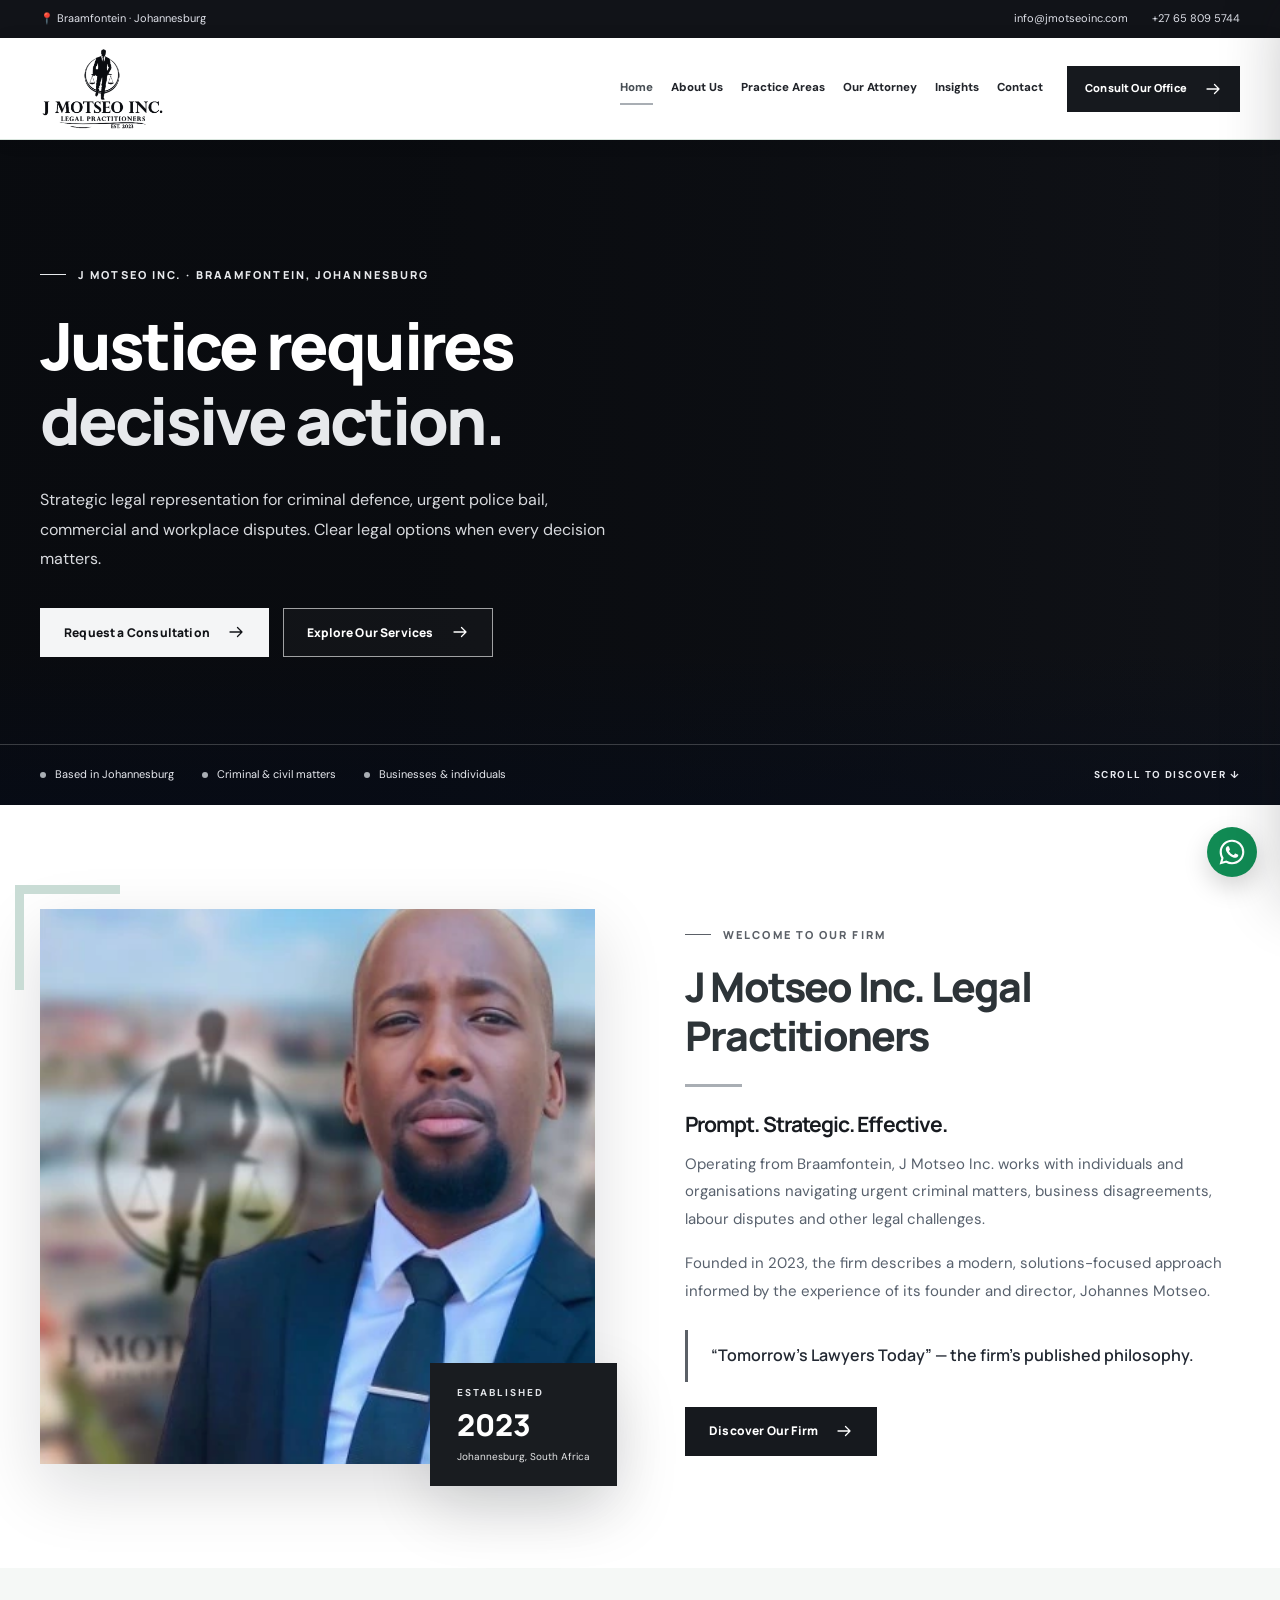
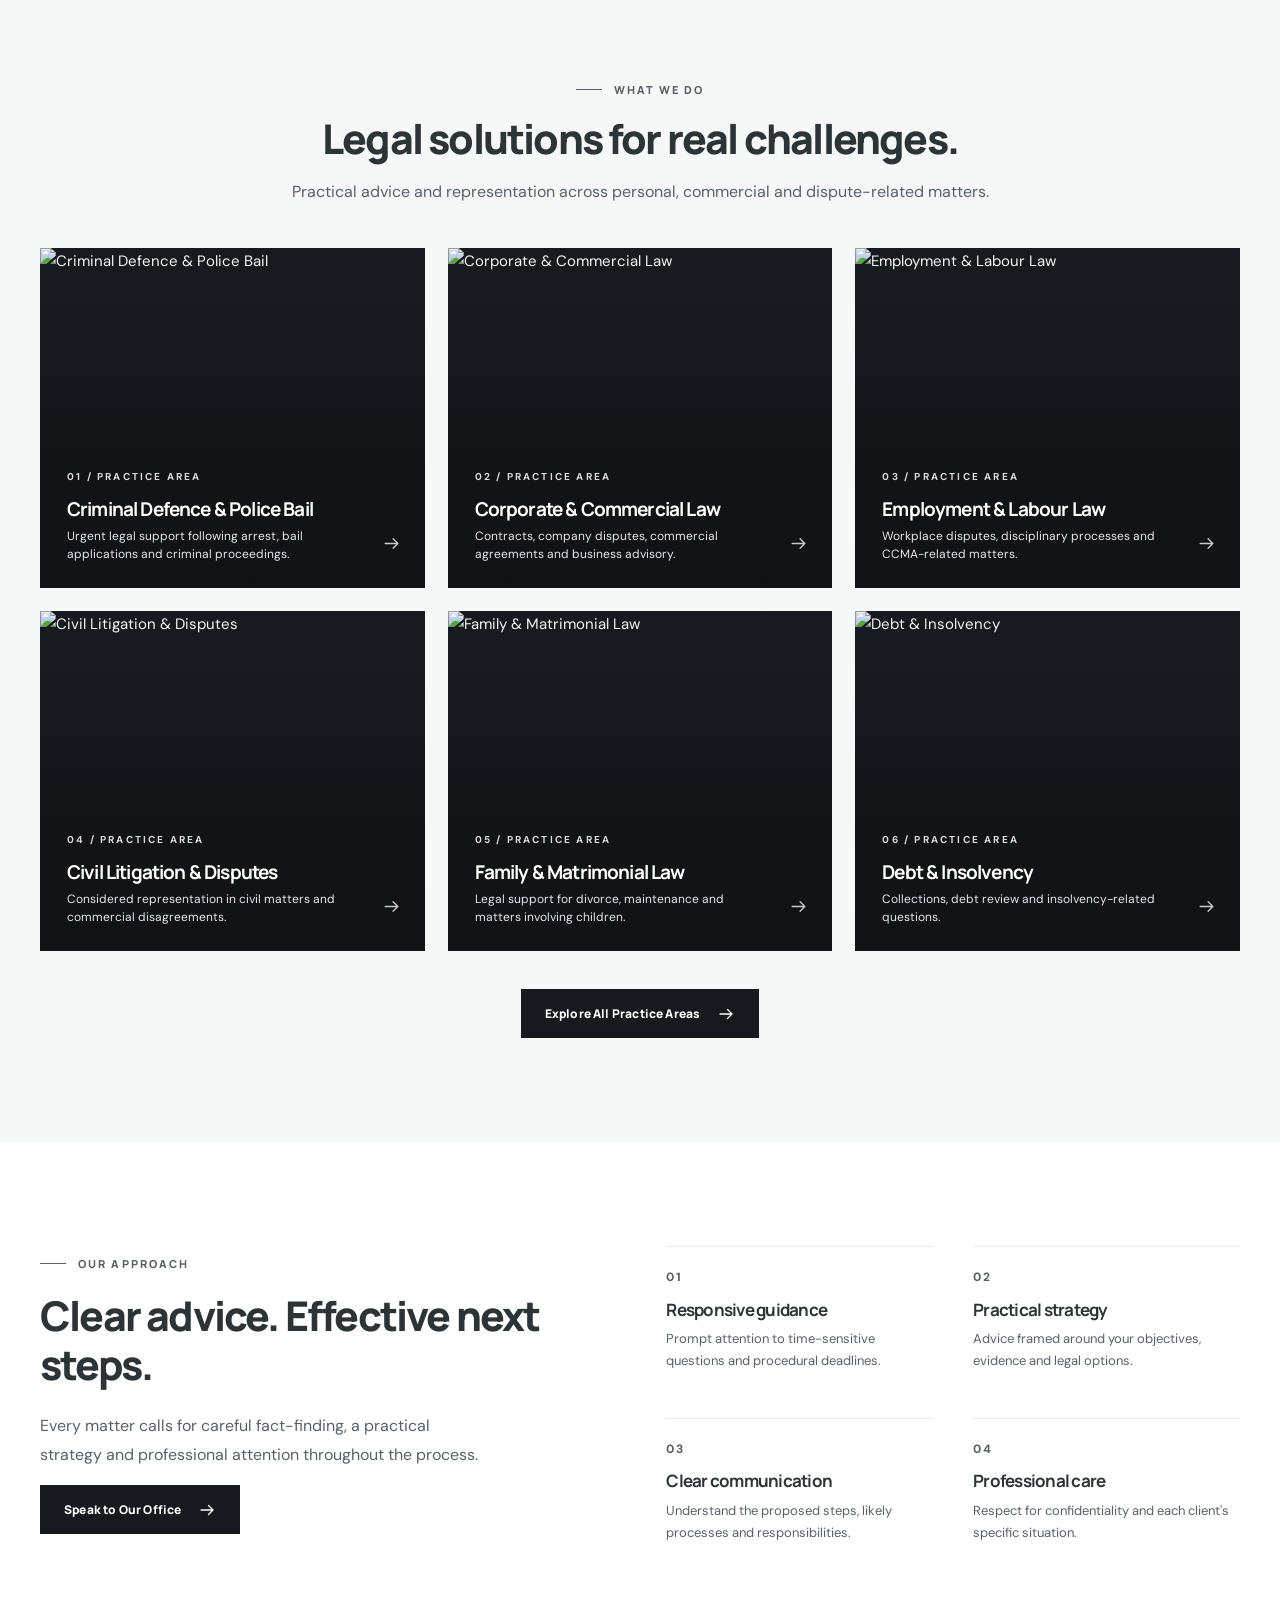
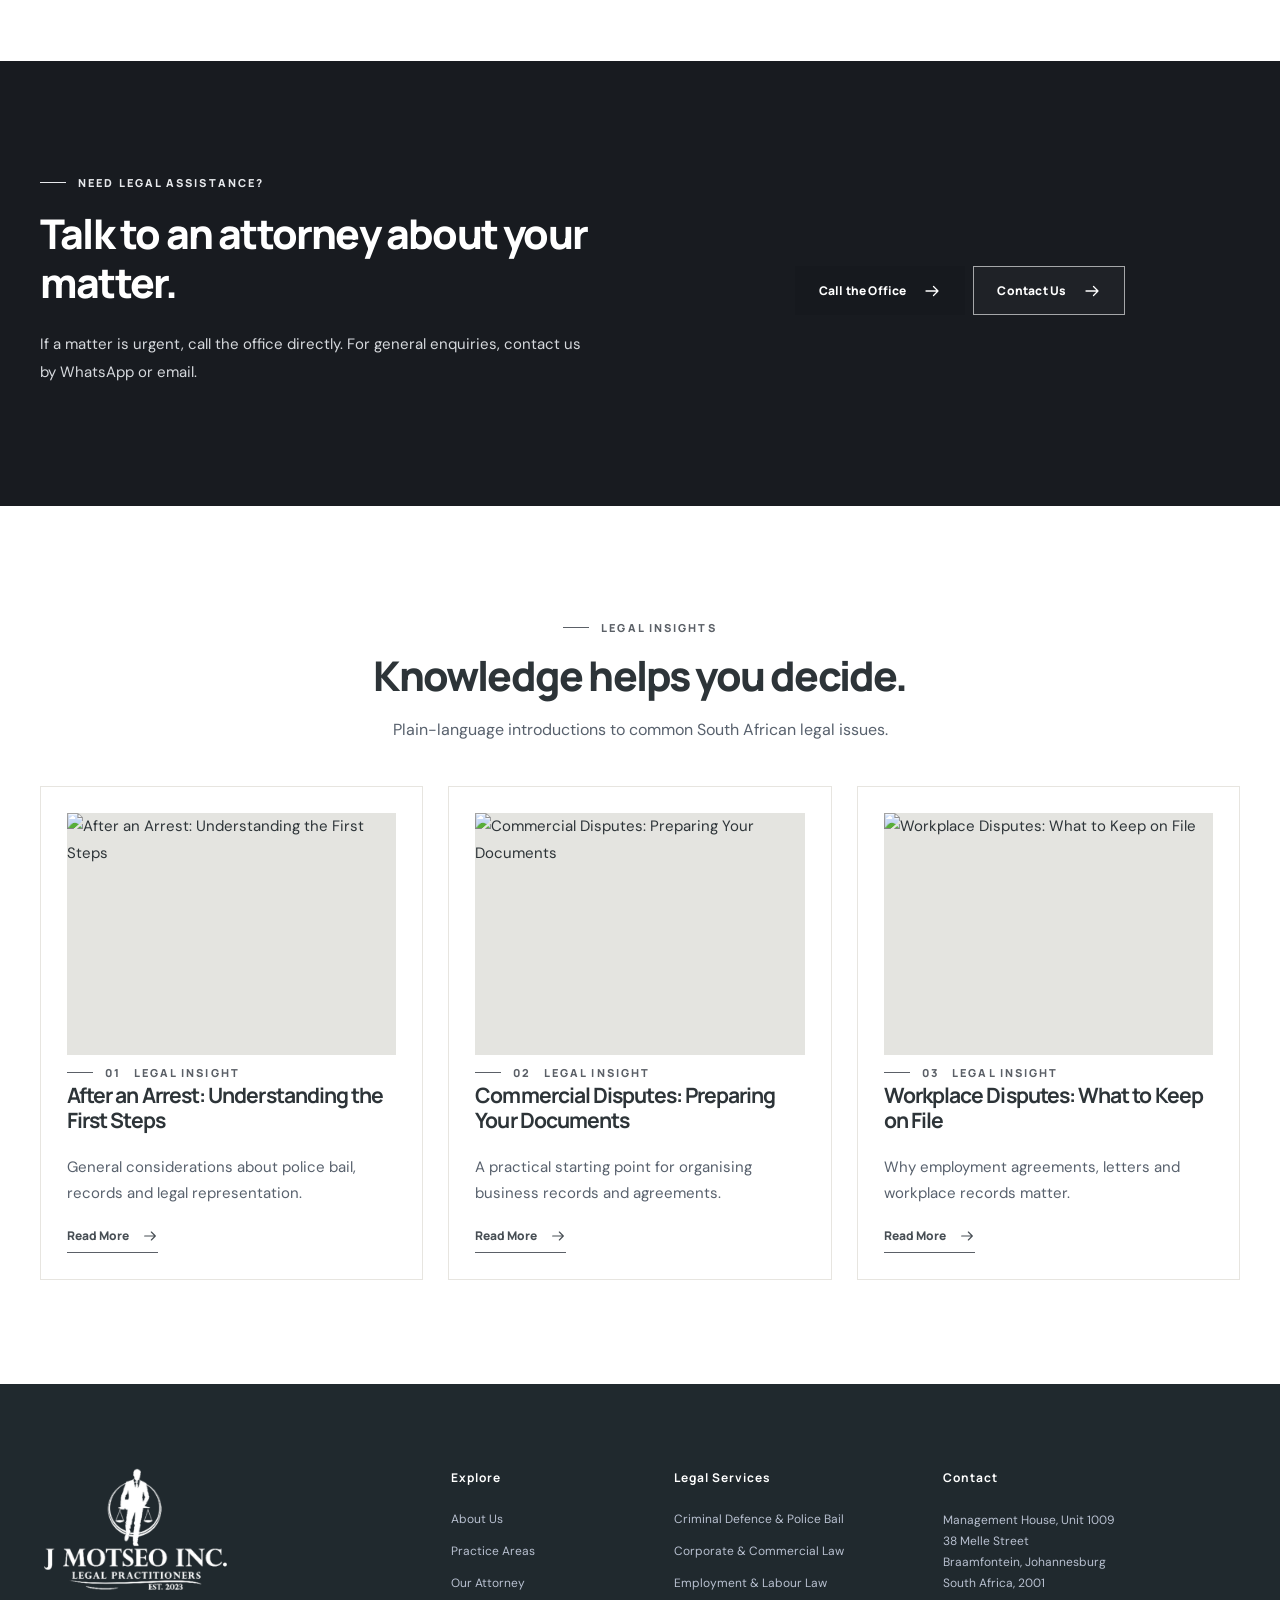
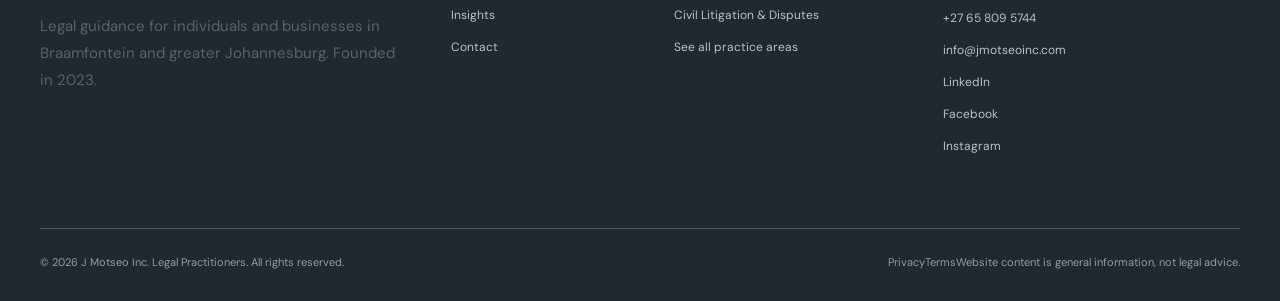
==== index.html @ dc89ab37 "Launch J Motseo Inc. Legal Practitioners website" ====
<!doctype html><html lang="en-ZA"><head><meta charset="utf-8"><meta name="viewport" content="width=device-width,initial-scale=1"><meta name="theme-color" content="#181b20"><meta name="color-scheme" content="light"><title>Johannesburg Attorneys | Criminal Defence &amp; Commercial Law | J Motseo Inc. Legal Practitioners</title><meta name="description" content="J Motseo Inc. Legal Practitioners in Braamfontein, Johannesburg. Criminal defence, police bail, commercial litigation, employment law and legal advice."><meta name="robots" content="index,follow,max-image-preview:large"><link rel="canonical" href="https://j-motseo-inc.vercel.app/"><link rel="icon" type="image/png" href="/assets/favicon.png"><link rel="preconnect" href="https://images.pexels.com"><link rel="preconnect" href="https://fonts.googleapis.com"><link rel="preconnect" href="https://fonts.gstatic.com" crossorigin><link rel="stylesheet" href="/assets/site.css"><script src="/assets/site.js" defer></script><meta property="og:type" content="website"><meta property="og:site_name" content="J Motseo Inc. Legal Practitioners"><meta property="og:title" content="Johannesburg Attorneys | Criminal Defence &amp; Commercial Law | J Motseo Inc. Legal Practitioners"><meta property="og:description" content="J Motseo Inc. Legal Practitioners in Braamfontein, Johannesburg. Criminal defence, police bail, commercial litigation, employment law and legal advice."><meta property="og:url" content="https://j-motseo-inc.vercel.app/"><meta property="og:image" content="https://j-motseo-inc.vercel.app/assets/social-preview.jpg"><meta name="twitter:card" content="summary_large_image"><script type="application/ld+json">{"@context":"https://schema.org","@type":"LegalService","name":"J Motseo Inc. Legal Practitioners","url":"https://j-motseo-inc.vercel.app","image":"https://j-motseo-inc.vercel.app/assets/logo-dark-4k.png","email":"info@jmotseoinc.com","telephone":"+27 65 809 5744","address":{"@type":"PostalAddress","streetAddress":"Unit 1009, Management House, 38 Melle Street","addressLocality":"Braamfontein, Johannesburg","addressRegion":"Gauteng","postalCode":"2001","addressCountry":"ZA"},"sameAs":["https://www.linkedin.com/company/j-motseo-inc/","https://www.facebook.com/profile.php?id=100090137373363","https://www.instagram.com/law_jmotseoinc"],"foundingDate":"2023","areaServed":"Johannesburg, South Africa"}</script></head>
<body><a class="skip-link" href="#main">Skip to content</a>
<div class="topbar"><div class="container topbar-inner"><span class="topbar-address">📍 Braamfontein · Johannesburg</span><div class="topbar-links"><a href="mailto:info@jmotseoinc.com">info@jmotseoinc.com</a><a href="tel:+27658095744">+27 65 809 5744</a></div></div></div>
<header class="nav-shell"><div class="container nav-inner"><a class="brand" href="/" aria-label="J Motseo Inc. Legal Practitioners homepage"><img src="/assets/logo-dark-4k.png" width="260" height="140" alt="J Motseo Inc. Legal Practitioners official logo"></a><nav class="nav-links" aria-label="Main navigation"><a class="nav-link active" href="/" aria-current=page>Home</a><a class="nav-link " href="/about/" >About Us</a><a class="nav-link " href="/practice-areas/" >Practice Areas</a><a class="nav-link " href="/managing-partner/" >Our Attorney</a><a class="nav-link " href="/insights/" >Insights</a><a class="nav-link " href="/contact/" >Contact</a></nav><a class="btn btn-gold nav-cta" href="/contact/">Consult Our Office <svg aria-hidden="true" xmlns="http://www.w3.org/2000/svg" width="18" height="18" viewBox="0 0 24 24" fill="none" stroke="currentColor" stroke-width="1.7" stroke-linecap="round" stroke-linejoin="round"><path d="M4 12h16m-6-6 6 6-6 6"/></svg></a><button type="button" class="menu-open" aria-label="Open navigation" aria-expanded="false" aria-controls="mobile-panel" data-mobile-open>☰</button></div></header>
<div class="mobile-backdrop" id="mobile-backdrop"></div><nav class="mobile-panel" id="mobile-panel" aria-label="Mobile navigation" aria-hidden="true" inert><div class="mobile-head"><img src="/assets/logo-dark-4k.png" alt="J Motseo Inc. logo"><button type="button" data-mobile-close aria-label="Close navigation">×</button></div><div class="mobile-links"><a href="/">Home</a><a href="/about/">About Us</a><a href="/practice-areas/">Practice Areas</a><a href="/managing-partner/">Our Attorney</a><a href="/insights/">Insights</a><a href="/contact/">Contact</a></div><a class="btn btn-gold mobile-cta" href="/contact/">Request a Consultation <svg aria-hidden="true" xmlns="http://www.w3.org/2000/svg" width="18" height="18" viewBox="0 0 24 24" fill="none" stroke="currentColor" stroke-width="1.7" stroke-linecap="round" stroke-linejoin="round"><path d="M4 12h16m-6-6 6 6-6 6"/></svg></a></nav>
<main id="main"><section class="hero" style="--hero-image:url('https://images.pexels.com/photos/5668806/pexels-photo-5668806.jpeg?auto=compress&cs=tinysrgb&w=1900')"><div class="container hero-inner"><div class="hero-copy"><span class="eyebrow eyebrow-light">J MOTSEO INC. · BRAAMFONTEIN, JOHANNESBURG</span><h1>Justice requires <em>decisive action.</em></h1><p>Strategic legal representation for criminal defence, urgent police bail, commercial and workplace disputes. Clear legal options when every decision matters.</p><div class="hero-actions"><a class="btn btn-gold" href="/contact/">Request a Consultation <svg aria-hidden="true" xmlns="http://www.w3.org/2000/svg" width="18" height="18" viewBox="0 0 24 24" fill="none" stroke="currentColor" stroke-width="1.7" stroke-linecap="round" stroke-linejoin="round"><path d="M4 12h16m-6-6 6 6-6 6"/></svg></a><a class="btn btn-outline" href="/practice-areas/">Explore Our Services <svg aria-hidden="true" xmlns="http://www.w3.org/2000/svg" width="18" height="18" viewBox="0 0 24 24" fill="none" stroke="currentColor" stroke-width="1.7" stroke-linecap="round" stroke-linejoin="round"><path d="M4 12h16m-6-6 6 6-6 6"/></svg></a></div></div></div><div class="hero-bottom"><div class="container hero-bottom-inner"><div class="hero-notes"><span>Based in Johannesburg</span><span>Criminal &amp; civil matters</span><span>Businesses &amp; individuals</span></div><span class="scroll-cue">SCROLL TO DISCOVER ↓</span></div></div></section><section class="section"><div class="container intro-grid"><div class="intro-picture"><img src="/assets/johannes-office.webp" alt="Provided portrait, provisionally identified as Johannes Motseo, seated in formal business attire" loading="lazy" width="399" height="554"><div class="picture-stamp"><small>ESTABLISHED</small><strong>2023</strong><span>Johannesburg, South Africa</span></div></div><div class="intro-copy"><span class="eyebrow">WELCOME TO OUR FIRM</span><h2>J Motseo Inc. Legal Practitioners</h2><div class="accent-line"></div><h3>Prompt. Strategic. Effective.</h3><p>Operating from Braamfontein, J Motseo Inc. works with individuals and organisations navigating urgent criminal matters, business disagreements, labour disputes and other legal challenges.</p><p>Founded in 2023, the firm describes a modern, solutions-focused approach informed by the experience of its founder and director, Johannes Motseo.</p><blockquote>“Tomorrow’s Lawyers Today” — the firm’s published philosophy.</blockquote><a class="btn btn-gold" href="/about/">Discover Our Firm <svg aria-hidden="true" xmlns="http://www.w3.org/2000/svg" width="18" height="18" viewBox="0 0 24 24" fill="none" stroke="currentColor" stroke-width="1.7" stroke-linecap="round" stroke-linejoin="round"><path d="M4 12h16m-6-6 6 6-6 6"/></svg></a></div></div></section><section class="section cream"><div class="container"><div class="section-heading centered"><span class="eyebrow">WHAT WE DO</span><h2>Legal solutions for real challenges.</h2><p>Practical advice and representation across personal, commercial and dispute-related matters.</p></div><div class="practice-grid"><a class="practice-card" href="/practice-areas/#criminal"><img src="https://images.pexels.com/photos/7841810/pexels-photo-7841810.jpeg?auto=compress&cs=tinysrgb&w=1100" alt="Criminal Defence &amp; Police Bail" width="1100" height="850" loading="lazy" decoding="async"><div class="practice-shade"></div><div class="practice-card-text"><span class="card-number">01 / PRACTICE AREA</span><h3>Criminal Defence &amp; Police Bail</h3><p>Urgent legal support following arrest, bail applications and criminal proceedings.</p></div><span class="card-arrow"><svg aria-hidden="true" xmlns="http://www.w3.org/2000/svg" width="18" height="18" viewBox="0 0 24 24" fill="none" stroke="currentColor" stroke-width="1.7" stroke-linecap="round" stroke-linejoin="round"><path d="M4 12h16m-6-6 6 6-6 6"/></svg></span></a><a class="practice-card" href="/practice-areas/#corporate"><img src="https://images.pexels.com/photos/7841489/pexels-photo-7841489.jpeg?auto=compress&cs=tinysrgb&w=1100" alt="Corporate &amp; Commercial Law" width="1100" height="850" loading="lazy" decoding="async"><div class="practice-shade"></div><div class="practice-card-text"><span class="card-number">02 / PRACTICE AREA</span><h3>Corporate &amp; Commercial Law</h3><p>Contracts, company disputes, commercial agreements and business advisory.</p></div><span class="card-arrow"><svg aria-hidden="true" xmlns="http://www.w3.org/2000/svg" width="18" height="18" viewBox="0 0 24 24" fill="none" stroke="currentColor" stroke-width="1.7" stroke-linecap="round" stroke-linejoin="round"><path d="M4 12h16m-6-6 6 6-6 6"/></svg></span></a><a class="practice-card" href="/practice-areas/#labour"><img src="https://images.pexels.com/photos/3894378/pexels-photo-3894378.jpeg?auto=compress&cs=tinysrgb&w=1100" alt="Employment &amp; Labour Law" width="1100" height="850" loading="lazy" decoding="async"><div class="practice-shade"></div><div class="practice-card-text"><span class="card-number">03 / PRACTICE AREA</span><h3>Employment &amp; Labour Law</h3><p>Workplace disputes, disciplinary processes and CCMA-related matters.</p></div><span class="card-arrow"><svg aria-hidden="true" xmlns="http://www.w3.org/2000/svg" width="18" height="18" viewBox="0 0 24 24" fill="none" stroke="currentColor" stroke-width="1.7" stroke-linecap="round" stroke-linejoin="round"><path d="M4 12h16m-6-6 6 6-6 6"/></svg></span></a><a class="practice-card" href="/practice-areas/#litigation"><img src="https://images.pexels.com/photos/5668881/pexels-photo-5668881.jpeg?auto=compress&cs=tinysrgb&w=1100" alt="Civil Litigation &amp; Disputes" width="1100" height="850" loading="lazy" decoding="async"><div class="practice-shade"></div><div class="practice-card-text"><span class="card-number">04 / PRACTICE AREA</span><h3>Civil Litigation &amp; Disputes</h3><p>Considered representation in civil matters and commercial disagreements.</p></div><span class="card-arrow"><svg aria-hidden="true" xmlns="http://www.w3.org/2000/svg" width="18" height="18" viewBox="0 0 24 24" fill="none" stroke="currentColor" stroke-width="1.7" stroke-linecap="round" stroke-linejoin="round"><path d="M4 12h16m-6-6 6 6-6 6"/></svg></span></a><a class="practice-card" href="/practice-areas/#family"><img src="https://images.pexels.com/photos/7979443/pexels-photo-7979443.jpeg?auto=compress&cs=tinysrgb&w=1100" alt="Family &amp; Matrimonial Law" width="1100" height="850" loading="lazy" decoding="async"><div class="practice-shade"></div><div class="practice-card-text"><span class="card-number">05 / PRACTICE AREA</span><h3>Family &amp; Matrimonial Law</h3><p>Legal support for divorce, maintenance and matters involving children.</p></div><span class="card-arrow"><svg aria-hidden="true" xmlns="http://www.w3.org/2000/svg" width="18" height="18" viewBox="0 0 24 24" fill="none" stroke="currentColor" stroke-width="1.7" stroke-linecap="round" stroke-linejoin="round"><path d="M4 12h16m-6-6 6 6-6 6"/></svg></span></a><a class="practice-card" href="/practice-areas/#debt"><img src="https://images.pexels.com/photos/8369194/pexels-photo-8369194.jpeg?auto=compress&cs=tinysrgb&w=1100" alt="Debt &amp; Insolvency" width="1100" height="850" loading="lazy" decoding="async"><div class="practice-shade"></div><div class="practice-card-text"><span class="card-number">06 / PRACTICE AREA</span><h3>Debt &amp; Insolvency</h3><p>Collections, debt review and insolvency-related questions.</p></div><span class="card-arrow"><svg aria-hidden="true" xmlns="http://www.w3.org/2000/svg" width="18" height="18" viewBox="0 0 24 24" fill="none" stroke="currentColor" stroke-width="1.7" stroke-linecap="round" stroke-linejoin="round"><path d="M4 12h16m-6-6 6 6-6 6"/></svg></span></a></div><div class="section-action centered"><a class="btn btn-gold" href="/practice-areas/">Explore All Practice Areas <svg aria-hidden="true" xmlns="http://www.w3.org/2000/svg" width="18" height="18" viewBox="0 0 24 24" fill="none" stroke="currentColor" stroke-width="1.7" stroke-linecap="round" stroke-linejoin="round"><path d="M4 12h16m-6-6 6 6-6 6"/></svg></a></div></div></section><section class="section purpose-section"><div class="container purpose-grid"><div><span class="eyebrow">OUR APPROACH</span><h2>Clear advice. Effective next steps.</h2><p>Every matter calls for careful fact-finding, a practical strategy and professional attention throughout the process.</p><a class="btn btn-gold" href="/contact/">Speak to Our Office <svg aria-hidden="true" xmlns="http://www.w3.org/2000/svg" width="18" height="18" viewBox="0 0 24 24" fill="none" stroke="currentColor" stroke-width="1.7" stroke-linecap="round" stroke-linejoin="round"><path d="M4 12h16m-6-6 6 6-6 6"/></svg></a></div><div class="value-grid"><div><span>01</span><h3>Responsive guidance</h3><p>Prompt attention to time-sensitive questions and procedural deadlines.</p></div><div><span>02</span><h3>Practical strategy</h3><p>Advice framed around your objectives, evidence and legal options.</p></div><div><span>03</span><h3>Clear communication</h3><p>Understand the proposed steps, likely processes and responsibilities.</p></div><div><span>04</span><h3>Professional care</h3><p>Respect for confidentiality and each client's specific situation.</p></div></div></div></section><section class="section section-navy"><div class="container two-column"><div><span class="eyebrow eyebrow-light">NEED LEGAL ASSISTANCE?</span><h2>Talk to an attorney about your matter.</h2><p style="color:#d6d9dd">If a matter is urgent, call the office directly. For general enquiries, contact us by WhatsApp or email.</p></div><div class="centered"><a class="btn btn-gold" href="tel:+27658095744">Call the Office <svg aria-hidden="true" xmlns="http://www.w3.org/2000/svg" width="18" height="18" viewBox="0 0 24 24" fill="none" stroke="currentColor" stroke-width="1.7" stroke-linecap="round" stroke-linejoin="round"><path d="M4 12h16m-6-6 6 6-6 6"/></svg></a>&nbsp; <a class="btn btn-outline" href="/contact/">Contact Us <svg aria-hidden="true" xmlns="http://www.w3.org/2000/svg" width="18" height="18" viewBox="0 0 24 24" fill="none" stroke="currentColor" stroke-width="1.7" stroke-linecap="round" stroke-linejoin="round"><path d="M4 12h16m-6-6 6 6-6 6"/></svg></a></div></div></section><section class="section"><div class="container"><div class="section-heading centered"><span class="eyebrow">LEGAL INSIGHTS</span><h2>Knowledge helps you decide.</h2><p>Plain-language introductions to common South African legal issues.</p></div><div class="insight-grid"><article class="insight-card"><a class="insight-image" href="/insights/#arrest"><img src="https://images.pexels.com/photos/7490839/pexels-photo-7490839.jpeg?auto=compress&cs=tinysrgb&w=1100" alt="After an Arrest: Understanding the First Steps" width="1100" height="850" loading="lazy" decoding="async"></a><span class="eyebrow">01 &nbsp; LEGAL INSIGHT</span><h3>After an Arrest: Understanding the First Steps</h3><p>General considerations about police bail, records and legal representation.</p><a class="text-link" href="/insights/#arrest">Read More <svg aria-hidden="true" xmlns="http://www.w3.org/2000/svg" width="18" height="18" viewBox="0 0 24 24" fill="none" stroke="currentColor" stroke-width="1.7" stroke-linecap="round" stroke-linejoin="round"><path d="M4 12h16m-6-6 6 6-6 6"/></svg></a></article><article class="insight-card"><a class="insight-image" href="/insights/#business"><img src="https://images.pexels.com/photos/5668496/pexels-photo-5668496.jpeg?auto=compress&cs=tinysrgb&w=1100" alt="Commercial Disputes: Preparing Your Documents" width="1100" height="850" loading="lazy" decoding="async"></a><span class="eyebrow">02 &nbsp; LEGAL INSIGHT</span><h3>Commercial Disputes: Preparing Your Documents</h3><p>A practical starting point for organising business records and agreements.</p><a class="text-link" href="/insights/#business">Read More <svg aria-hidden="true" xmlns="http://www.w3.org/2000/svg" width="18" height="18" viewBox="0 0 24 24" fill="none" stroke="currentColor" stroke-width="1.7" stroke-linecap="round" stroke-linejoin="round"><path d="M4 12h16m-6-6 6 6-6 6"/></svg></a></article><article class="insight-card"><a class="insight-image" href="/insights/#labour"><img src="https://images.pexels.com/photos/13377868/pexels-photo-13377868.jpeg?auto=compress&cs=tinysrgb&w=1100" alt="Workplace Disputes: What to Keep on File" width="1100" height="850" loading="lazy" decoding="async"></a><span class="eyebrow">03 &nbsp; LEGAL INSIGHT</span><h3>Workplace Disputes: What to Keep on File</h3><p>Why employment agreements, letters and workplace records matter.</p><a class="text-link" href="/insights/#labour">Read More <svg aria-hidden="true" xmlns="http://www.w3.org/2000/svg" width="18" height="18" viewBox="0 0 24 24" fill="none" stroke="currentColor" stroke-width="1.7" stroke-linecap="round" stroke-linejoin="round"><path d="M4 12h16m-6-6 6 6-6 6"/></svg></a></article></div></div></section></main>
<footer class="site-footer"><div class="container"><div class="footer-grid"><div><a class="footer-logo" href="/"><img src="/assets/logo-light-4k.png" alt="J Motseo Inc. logo, white on transparent background" width="250" height="135" loading="lazy"></a><p>Legal guidance for individuals and businesses in Braamfontein and greater Johannesburg. Founded in 2023.</p></div><div><h3>Explore</h3><div class="footer-links"><a href="/about/">About Us</a><a href="/practice-areas/">Practice Areas</a><a href="/managing-partner/">Our Attorney</a><a href="/insights/">Insights</a><a href="/contact/">Contact</a></div></div><div><h3>Legal Services</h3><div class="footer-links"><a href="/practice-areas/#criminal">Criminal Defence &amp; Police Bail</a><a href="/practice-areas/#corporate">Corporate &amp; Commercial Law</a><a href="/practice-areas/#labour">Employment &amp; Labour Law</a><a href="/practice-areas/#litigation">Civil Litigation &amp; Disputes</a><a href="/practice-areas/">See all practice areas</a></div></div><div class="footer-location"><h3>Contact</h3><address>Management House, Unit 1009<br>38 Melle Street<br>Braamfontein, Johannesburg<br>South Africa, 2001</address><div class="footer-links" style="margin-top:15px"><a href="tel:+27658095744">+27 65 809 5744</a><a href="mailto:info@jmotseoinc.com">info@jmotseoinc.com</a><a href="https://www.linkedin.com/company/j-motseo-inc/" target="_blank" rel="noopener noreferrer">LinkedIn</a><a href="https://www.facebook.com/profile.php?id=100090137373363" target="_blank" rel="noopener noreferrer">Facebook</a><a href="https://www.instagram.com/law_jmotseoinc" target="_blank" rel="noopener noreferrer">Instagram</a></div></div></div><div class="footer-bottom"><span>© 2026 J Motseo Inc. Legal Practitioners. All rights reserved.</span><span class="footer-legal"><a href="/privacy/">Privacy</a><a href="/terms/">Terms</a><span>Website content is general information, not legal advice.</span></span></div></div></footer>
<a class="floating-whatsapp" href="https://wa.me/27658095744?text=Hello%20J%20Motseo%20Inc.%2C%20I%20would%20like%20to%20enquire%20about%20legal%20services." target="_blank" rel="noopener noreferrer" aria-label="Contact J Motseo Inc. on WhatsApp" title="Chat with J Motseo Inc. on WhatsApp"><svg viewBox="0 0 32 32" role="img" aria-hidden="true" focusable="false" xmlns="http://www.w3.org/2000/svg"><path fill="currentColor" d="M16 .8C7.61.8.8 7.59.8 15.98c0 2.69.7 5.31 2.03 7.62L.7 31.3l7.91-2.08a15.15 15.15 0 0 0 7.37 1.88h.01c8.38 0 15.2-6.82 15.2-15.2 0-4.06-1.58-7.88-4.46-10.76A15.07 15.07 0 0 0 16 .8Zm0 27.73a12.54 12.54 0 0 1-6.39-1.75l-.46-.27-4.7 1.23 1.25-4.58-.3-.47a12.5 12.5 0 0 1-1.93-6.7C3.47 9.08 9.08 3.47 16 3.47a12.45 12.45 0 0 1 8.87 3.68 12.48 12.48 0 0 1 3.67 8.86c0 6.91-5.62 12.52-12.54 12.52Zm6.88-9.38c-.38-.19-2.23-1.1-2.58-1.23-.34-.13-.59-.19-.84.19s-.96 1.23-1.18 1.49-.44.29-.82.1a10.32 10.32 0 0 1-3.04-1.88 11.39 11.39 0 0 1-2.1-2.61c-.22-.38-.02-.58.16-.77.17-.17.38-.44.57-.66s.25-.38.38-.63.06-.47-.03-.66c-.1-.19-.85-2.04-1.16-2.8-.3-.74-.61-.64-.84-.65l-.71-.01c-.25 0-.66.1-1.01.47-.34.38-1.32 1.29-1.32 3.13s1.35 3.63 1.54 3.88c.19.25 2.65 4.04 6.42 5.66.9.39 1.61.62 2.16.79.91.29 1.74.25 2.4.15.73-.11 2.23-.91 2.55-1.79.32-.88.32-1.64.22-1.79-.1-.16-.35-.25-.72-.44Z"/></svg><span class="whatsapp-tooltip" aria-hidden="true">WhatsApp Us</span></a><button class="scroll-top" aria-label="Back to top" title="Back to top" type="button">↑</button>
</body></html>
---- assets/site.css ----
@import url('https://fonts.googleapis.com/css2?family=DM+Sans:wght@400;500;600;700&family=Manrope:wght@400;500;600;700;800&display=swap');
:root{--navy:#181b20;--navy-deep:#101216;--navy-soft:#30343c;--gold:#505863;--gold-light:#e2e5e8;--red:#25282d;--ink:#171b21;--body:#58616d;--line:#e7e9ec;--cream:#f5f6f7;--white:#fff;--shadow:0 24px 65px rgba(10,13,18,.14)}
*,*::before,*::after{box-sizing:border-box}html{scroll-behavior:smooth;scroll-padding-top:110px}body{margin:0;background:#fff;color:var(--ink);font:400 15px/1.78 'DM Sans',Arial,sans-serif;-webkit-font-smoothing:antialiased}body.nav-open{overflow:hidden}img{max-width:100%;display:block}button,input,textarea,select{font:inherit}button{cursor:pointer}a{color:inherit;text-decoration:none}::selection{background:#e0e3e6;color:#1a1c20}:focus-visible{outline:3px solid #525862;outline-offset:4px}.container{width:min(100% - 72px,1200px);margin-inline:auto}.skip-link{position:absolute;top:-100px;left:10px;z-index:1000;color:#fff;background:var(--navy);padding:9px 17px}.skip-link:focus{top:8px}h1,h2,h3,h4,p{margin-top:0}h1,h2,h3{font-family:Manrope,Arial,sans-serif;letter-spacing:-.044em;line-height:1.2}h1{font-size:clamp(44px,5.1vw,74px);font-weight:800}h2{font-size:clamp(30px,3.2vw,48px);font-weight:800}h3{font-size:clamp(17px,1.65vw,23px)}p{color:var(--body)}.centered{text-align:center}.section{padding:104px 0}.cream{background:var(--cream)}.section-heading{margin-bottom:42px;max-width:770px}.section-heading.centered{margin-inline:auto}.section-heading h2{margin:15px 0 15px}.section-heading p{margin:0;font-size:16px;line-height:1.78}.eyebrow{display:inline-flex;align-items:center;gap:12px;color:var(--gold);font-size:11px;font-family:Manrope,Arial,sans-serif;font-weight:800;letter-spacing:2.1px;text-transform:uppercase;line-height:1.55}.eyebrow::before{content:"";width:26px;flex:0 0 26px;height:1px;background:currentColor}.eyebrow-light{color:var(--gold-light)}.accent-line{width:57px;height:3px;background:var(--gold);margin:24px 0}.btn{display:inline-flex;align-items:center;justify-content:center;gap:17px;padding:14px 23px;min-height:49px;font-size:12px;font-weight:800;letter-spacing:.015em;font-family:Manrope,Arial,sans-serif;line-height:1.3;text-align:center;border:1px solid transparent;transition:background .2s,transform .2s,border-color .2s;white-space:normal}.btn:hover{transform:translateY(-2px)}.btn svg{flex:none}.btn-gold{background:#20252c;border-color:#20252c;color:#fff}.btn-gold:hover{background:#171b20;border-color:#171b20;color:#fff}.btn-navy{color:#fff;background:var(--navy);border-color:var(--navy)}.btn-navy:hover{background:#343943}.btn-outline{border-color:#fff9;color:#fff;background:#ffffff08}.btn-outline:hover{background:#ffffff1d}.text-link{display:inline-flex;align-items:center;gap:13px;color:#22252b;font-size:12px;font-weight:800;font-family:Manrope,Arial,sans-serif;border-bottom:1px solid var(--gold);padding-bottom:6px}.text-link:hover{color:#20252c}.text-link svg{width:16px}.section-action{margin-top:38px}
/* Reference site navigation: restrained utility bar, white main navigation */
.topbar{background:#101215;color:#e0e2ea;font-size:11px}.topbar-inner{min-height:38px;display:flex;justify-content:space-between;align-items:center;gap:18px}.topbar-address,.topbar-links,.topbar-links a{display:inline-flex;align-items:center;gap:7px}.topbar svg{height:15px;width:15px;color:#c8ccd1}.topbar-links{gap:24px}.topbar-links a:hover{color:#c8ccd1}.nav-shell{position:sticky;top:0;background:#fff;z-index:80;box-shadow:0 2px 20px #181b200e}.nav-inner{min-height:101px;display:flex;align-items:center;gap:24px}.brand{display:flex;align-items:center;flex:0 0 260px;width:260px}.brand img{width:260px;height:auto;max-height:80px;object-fit:contain}.nav-links{display:flex;gap:18px;margin-left:auto;align-items:center}.nav-link{font-size:11.5px;font-weight:800;color:#22252b;white-space:nowrap;position:relative;padding:12px 0}.nav-link::after{content:"";position:absolute;bottom:6px;left:0;right:100%;height:2px;background:var(--gold);transition:right .2s}.nav-link.active::after,.nav-link:hover::after{right:0}.nav-link.active{color:#20252c}.nav-cta{padding:13px 17px;min-height:44px;white-space:nowrap;font-size:11px}.menu-open{display:none;background:transparent;border:1px solid #e3e3e3;color:var(--navy);width:44px;height:44px;align-items:center;justify-content:center;margin-left:auto}.mobile-backdrop{position:fixed;inset:0;background:#101215b3;z-index:85;visibility:hidden;opacity:0;transition:opacity .2s,visibility .2s}.mobile-backdrop.visible{opacity:1;visibility:visible}.mobile-panel{position:fixed;right:0;top:0;bottom:0;z-index:90;display:block;width:min(89vw,380px);padding:24px;background:white;overflow-y:auto;transform:translateX(105%);box-shadow:-15px 0 60px #1012153d;transition:transform .23s}.mobile-panel.open{transform:translateX(0)}.mobile-head{display:flex;align-items:center;justify-content:space-between;gap:12px;padding-bottom:25px;border-bottom:1px solid var(--line)}.mobile-head img{width:175px;height:auto}.mobile-head button{background:#eff0f2;border:0;color:var(--navy);font-size:26px;line-height:1;width:39px;height:39px}.mobile-links{display:flex;flex-direction:column;margin:14px 0 27px}.mobile-links a{padding:13px 3px;border-bottom:1px solid #efeee9;font-size:14px;font-weight:700}.mobile-cta{width:100%}
/* Full-bleed image, overlaid text: matches original Were reference hero */
.hero{min-height:665px;background:#111318;color:#fff;position:relative;isolation:isolate;display:flex;align-items:center;overflow:hidden}.hero::before{content:"";position:absolute;z-index:-2;inset:0;background-image:linear-gradient(90deg,rgba(5,14,32,.98) 0%,rgba(6,16,36,.94) 31%,rgba(7,19,41,.79) 57%,rgba(5,14,31,.15) 100%),var(--hero-image);background-position:center;background-size:cover}.hero::after{content:"";position:absolute;z-index:-1;inset:0;background:linear-gradient(0deg,rgba(4,12,30,.39),transparent 24%)}.hero-inner{width:min(100% - 72px,1200px);padding:88px 0 119px}.hero-copy{max-width:725px}.hero h1{color:#fff;margin:24px 0 27px;line-height:1.15}.hero h1 em{color:var(--gold-light);font-style:normal}.hero-copy p{color:#d8dade;max-width:570px;font-size:16px;line-height:1.85}.hero-actions{display:flex;gap:14px;flex-wrap:wrap;margin-top:34px}.hero-bottom{position:absolute;left:0;right:0;bottom:0;color:#e8eaf0;border-top:1px solid #fff3}.hero-bottom-inner{min-height:60px;display:flex;align-items:center;justify-content:space-between;gap:20px}.hero-notes{display:flex;align-items:center;gap:28px;font-size:11px}.hero-notes span{display:flex;align-items:center;gap:9px}.hero-notes span::before{content:"";height:6px;width:6px;background:var(--gold-light);border-radius:50%}.scroll-cue{font-weight:700;letter-spacing:1.4px;font-size:10px;white-space:nowrap}
/* Reference intro portrait treatment */
.intro-grid{display:grid;grid-template-columns:minmax(0,1fr) minmax(0,1fr);gap:90px;align-items:center}.intro-picture{position:relative;min-width:0}.intro-picture>img{width:100%;height:auto;aspect-ratio:1/1;object-fit:cover;object-position:center 18%;box-shadow:var(--shadow)}.intro-picture::before{content:"";position:absolute;border-top:9px solid #e9ebed;border-left:9px solid #e9ebed;left:-25px;top:-24px;height:105px;width:105px;pointer-events:none;z-index:1}.picture-stamp{position:absolute;right:-22px;bottom:-22px;background:var(--navy);padding:23px 27px;color:white;box-shadow:var(--shadow);display:flex;flex-direction:column;line-height:1.3;min-width:164px}.picture-stamp small{font-size:10px;color:var(--gold-light);letter-spacing:2px;font-weight:700}.picture-stamp strong{font:800 30px Manrope,Arial,sans-serif;margin:5px 0}.picture-stamp span{font-size:10px;color:#e5e6e7}.intro-copy h2{margin:18px 0 0}.intro-copy h3{color:var(--navy);margin-bottom:14px}.intro-copy p{line-height:1.85;margin-bottom:16px}.intro-copy blockquote{font:600 16px/1.7 Manrope,Arial,sans-serif;border-left:3px solid var(--gold);padding:12px 0 12px 23px;margin:25px 0;color:#222832}
/* Image-led practice cards: no image stretching */
.practice-grid{display:grid;grid-template-columns:repeat(3,minmax(0,1fr));gap:23px}.practice-card{height:340px;min-width:0;overflow:hidden;position:relative;background:#23262b;display:block;color:#fff}.practice-card>img{position:absolute;inset:0;width:100%;height:100%;object-fit:cover;object-position:center;transition:transform .35s ease}.practice-card:hover>img{transform:scale(1.055)}.practice-shade{position:absolute;inset:0;background:linear-gradient(180deg,#1012150a 15%,#101215d5 70%,#101215ee 100%)}.practice-card-text{position:absolute;bottom:0;left:0;right:0;padding:27px 27px 25px}.card-number{font-size:10px;letter-spacing:2.2px;color:var(--gold-light);font-weight:700}.practice-card h3{font-size:19px;color:white;margin:9px 0 7px}.practice-card p{font-size:12px;line-height:1.5;color:#e3e8f0;max-width:285px;margin-bottom:0}.card-arrow{position:absolute;bottom:27px;right:24px}.card-arrow svg{width:19px;height:19px;color:#c8ccd1}
.purpose-grid{display:grid;grid-template-columns:1fr 1.08fr;gap:95px;align-items:start}.purpose-grid h2{margin:18px 0 23px}.purpose-grid>div>p{font-size:16px;max-width:440px}.value-grid{display:grid;grid-template-columns:1fr 1fr;gap:32px 40px}.value-grid>div{border-top:1px solid var(--line);padding-top:16px}.value-grid span,.three-values span{font-size:12px;color:var(--gold);font-weight:800;letter-spacing:2px}.value-grid h3{margin:10px 0 8px;font-size:17px}.value-grid p{font-size:13px;line-height:1.7}.two-column{display:grid;grid-template-columns:minmax(0,1fr) minmax(0,1fr);gap:80px;align-items:center}.two-column>div{min-width:0}.two-column h2{margin:17px 0 23px}.two-column p{font-size:15px;line-height:1.9}.two-column .btn{margin-top:15px}.section-navy{background:var(--navy);color:#fff}.section-navy h2{color:#fff}.section-navy p{color:#d4dce9}.decorative-photo,.picture-frame{width:100%;overflow:hidden}.decorative-photo img{width:100%;height:auto;aspect-ratio:6/4;object-fit:cover}.picture-frame img{width:100%;height:auto;aspect-ratio:1.19/1;object-fit:cover}.insight-grid{display:grid;grid-template-columns:repeat(3,minmax(0,1fr));gap:25px}.insight-card{min-width:0;border:1px solid #e7e5e0;background:white;padding:26px}.insight-image{display:block;overflow:hidden;background:#e4e4e0}.insight-image img{width:100%;height:auto;aspect-ratio:4/3;object-fit:cover;object-position:center;transition:transform .3s}.insight-image:hover img{transform:scale(1.04)}.insight-copy{padding-top:17px}.overline{font-family:Manrope,Arial,sans-serif;font-size:10px;letter-spacing:1.8px;color:#20252c;font-weight:800}.insight-copy h3{font-size:20px;margin:23px 0 12px;line-height:1.35}.insight-copy h3 a:hover{color:#171b20}.insight-copy p{font-size:13px;line-height:1.8;min-height:53px}.insight-copy .text-link{margin-top:9px}
/* Inner pages */
.page-hero{background:radial-gradient(circle at 83% 32%,#31353b 0%,transparent 42%),linear-gradient(120deg,#181b20,#222830);color:white;padding:100px 0 95px}.page-hero h1{max-width:830px;font-size:clamp(40px,4.6vw,64px);margin:25px 0 22px}.page-hero p{color:#cdd5e3;max-width:630px;font-size:16px}.three-values{display:grid;grid-template-columns:repeat(3,minmax(0,1fr));gap:24px}.three-values article{background:#fff;padding:32px;min-width:0;border:1px solid var(--line)}.three-values h3{margin:15px 0 10px}.three-values p{font-size:13px}.reverse{direction:rtl}.reverse>*{direction:ltr}.jump-chips{display:flex;gap:12px;flex-wrap:wrap;justify-content:center;margin-top:35px}.jump-chips a{border:1px solid #DED6DA;color:#242b34;font-size:12px;font-weight:700;padding:8px 13px}.jump-chips a:hover{background:var(--navy);color:white}.practice-detail{padding:85px 0;scroll-margin-top:115px}.detail-grid{display:grid;grid-template-columns:minmax(0,1fr) minmax(0,1fr);align-items:center;gap:80px}.detail-grid.reverse{direction:rtl}.detail-grid.reverse>*{direction:ltr}.detail-photo img{width:100%;height:auto;aspect-ratio:5/4;object-fit:cover;object-position:center}.detail-copy h2{margin:16px 0 15px}.detail-copy h3{font-size:18px;font-weight:700;letter-spacing:-.018em;margin-bottom:16px;color:#343b44}.detail-copy>p{line-height:1.8}.detail-topics{font-size:12px;font-weight:700;color:#3a3c40;border-left:3px solid var(--gold);padding-left:17px;margin:25px 0!important}.profile-layout{display:grid;grid-template-columns:.9fr 1.1fr;gap:88px;align-items:center}.profile-photo{position:relative}.profile-photo>img{width:100%;height:auto;aspect-ratio:1/1;object-fit:cover;box-shadow:var(--shadow)}.profile-body h2{margin:18px 0 6px}.profile-role{font-weight:800;font-size:11px;letter-spacing:1.4px;color:#20252c}.profile-body p{line-height:1.85}.team-grid{display:grid;grid-template-columns:repeat(3,minmax(0,1fr));gap:24px}.team-grid article{text-align:center;background:#fff;border:1px solid var(--line);padding:35px 22px}.initials{margin:0 auto 19px;border-radius:50%;width:79px;height:79px;background:#e4edf8;color:#20262f;display:grid;place-items:center;font:800 24px Manrope,Arial,sans-serif}.team-grid article:nth-child(2) .initials{background:#F9E5EA;color:#20252c}.team-grid article:nth-child(3) .initials{background:#f6e1e5;color:#2f3237}.team-grid h3{margin:0;font-size:18px}.team-grid span{font-size:11px;text-transform:uppercase;letter-spacing:1.4px;color:#50535a}.guide-article{padding:42px 46px;background:#fff;margin:0 auto 25px;scroll-margin-top:120px;max-width:900px}.guide-article h2{font-size:30px;margin:13px 0 24px}.guide-article p{line-height:1.9}.contact-grid{display:grid;grid-template-columns:.85fr 1.15fr;gap:75px;align-items:start}.contact-copy h2{margin:17px 0 19px}.contact-copy p{margin-bottom:30px}.contact-line{display:flex;gap:16px;border-top:1px solid var(--line);padding:18px 0;align-items:flex-start}.contact-line>svg{color:#20252c;flex:none;margin-top:5px}.contact-line>div{display:flex;flex-direction:column;gap:4px;min-width:0}.contact-line strong{font-size:12px;text-transform:uppercase;letter-spacing:.8px}.contact-line a,.contact-line span{font-size:14px;overflow-wrap:anywhere}.contact-line a:hover{color:#20252c}.contact-form-shell{background:var(--cream);border:1px solid #dfe9e5;padding:35px}.contact-form-shell h3{font-size:26px;margin-bottom:6px}.contact-form-shell>p{font-size:13px}.contact-form-shell form{margin-top:22px}.contact-form-shell label{display:flex;flex-direction:column;font-size:12px;font-weight:700;gap:6px;margin-bottom:16px}.contact-form-shell input,.contact-form-shell select,.contact-form-shell textarea{border:1px solid #dcdedb;background:white;min-width:0;width:100%;padding:12px 13px;outline:none;border-radius:0;color:var(--ink)}.contact-form-shell textarea{resize:vertical}.contact-form-shell input:focus,.contact-form-shell textarea:focus,.contact-form-shell select:focus{border-color:var(--gold);box-shadow:0 0 0 2px #20252c22}.form-grid{display:grid;grid-template-columns:repeat(2,minmax(0,1fr));gap:15px}.honeypot{position:absolute;width:1px;height:1px;overflow:hidden;opacity:0;pointer-events:none}.contact-form-shell #form-status{font-size:12px;margin-top:14px;color:#555b65}.office-grid{display:grid;grid-template-columns:repeat(2,minmax(0,1fr));gap:25px}.office-card{background:#fff;border:1px solid var(--line);padding:36px;min-width:0}.office-card h3{margin:17px 0}.office-card p{display:flex;align-items:flex-start;gap:10px;font-size:14px;min-height:75px}.office-card p svg{flex:0 0 18px;margin-top:4px}.legal-copy{max-width:850px}.legal-copy h2{margin-bottom:28px}.legal-copy h3{margin-top:30px}.legal-copy a{color:#20252c;text-decoration:underline}
/* Footer and the lone circular floating contact control */
.closing{background:#101216;color:white;padding:65px 0}.closing-inner{display:flex;gap:30px;align-items:center;justify-content:space-between}.closing h2{font-size:clamp(28px,3vw,40px);margin:15px 0 10px;color:white}.closing p{color:#ccd4e3;margin:0}.closing .btn{flex:none}.site-footer{background:#222a31;color:#d1d7e1;padding:80px 0 0}.footer-grid{display:grid;grid-template-columns:1.4fr .67fr .85fr 1.15fr;gap:50px;padding-bottom:72px}.footer-logo{max-width:300px;display:block;margin-bottom:19px;background:transparent!important;border:none!important;padding:0!important}.footer-logo img{width:100%;height:auto;object-fit:contain;background:transparent}.footer-about p{font-size:13px;color:#b5bdcc;max-width:280px}.site-footer h3{font:700 12px Manrope,Arial,sans-serif;letter-spacing:1px;color:white;margin:5px 0 24px}.footer-links{display:flex;flex-direction:column;gap:12px}.footer-links a{color:#b8c0d0;font-size:12px;line-height:1.65}.footer-links a:hover,.footer-bottom a:hover{color:var(--gold-light)}.site-footer address{font-style:normal;font-size:12px;color:#b8c0d0;line-height:1.75}.site-footer address strong{color:#fff}.footer-contact{margin-top:20px}.footer-bottom{padding:24px 0 28px;display:flex;justify-content:space-between;align-items:center;gap:20px;border-top:1px solid #ffffff27;color:#929bab;font-size:11px}.footer-bottom>div{display:flex;align-items:center;gap:17px;flex-wrap:wrap}.floating-contact{position:fixed;right:23px;bottom:23px;z-index:60;display:grid;place-items:center;background:#118b54;color:#fff;border-radius:50%;width:50px;height:50px;box-shadow:0 10px 25px #0003;transition:transform .2s}.floating-contact:hover{transform:translateY(-4px)}.floating-contact svg{width:26px;height:26px}.whatsapp-tooltip{position:absolute;right:69px;white-space:nowrap;border-radius:5px;background:#232a31;color:white;padding:8px 10px;font-size:11px;font-weight:700;opacity:0;visibility:hidden;transition:opacity .2s;pointer-events:none}.floating-contact:hover .whatsapp-tooltip,.floating-contact:focus-visible .whatsapp-tooltip{opacity:1;visibility:visible}.scroll-top{position:fixed;right:27px;bottom:84px;z-index:55;border:1px solid #ECE3E6;background:#fff;color:var(--navy);width:40px;height:40px;display:none;place-items:center;box-shadow:0 6px 25px #0002}.scroll-top.show{display:grid}
@media(max-width:1200px){.nav-inner{gap:15px}.brand,.brand img{width:220px;flex-basis:220px}.nav-links{gap:13px}.nav-cta{padding:12px}.intro-grid{gap:55px}.footer-grid{gap:29px}}
@media(max-width:1050px){.nav-links,.nav-cta{display:none}.menu-open{display:flex}.nav-inner{min-height:76px}.brand,.brand img{width:228px;flex-basis:228px}.footer-grid{grid-template-columns:1.2fr 1fr 1fr;gap:35px}.footer-grid>div:last-child{grid-column:1/-1;display:grid;grid-template-columns:1fr 1fr;gap:15px}.footer-grid>div:last-child h3{grid-column:1/-1;margin-bottom:0}.footer-contact{margin:0}.intro-grid,.two-column,.detail-grid{gap:45px}.contact-grid{gap:35px}}
@media(max-width:850px){.container{width:min(100% - 46px,1200px)}.section{padding:78px 0}.hero-inner{width:min(100% - 46px,1200px);padding:84px 0 105px}.hero{min-height:610px}.hero-bottom-inner{min-height:65px}.scroll-cue{display:none}.hero-notes{flex-wrap:wrap;gap:6px 20px}.intro-grid,.two-column,.purpose-grid,.profile-layout,.contact-grid{grid-template-columns:1fr;gap:45px}.intro-picture{max-width:510px}.intro-picture>img{max-height:540px}.purpose-grid{gap:25px}.practice-grid{grid-template-columns:repeat(2,minmax(0,1fr))}.insight-grid{grid-template-columns:repeat(2,minmax(0,1fr))}.insight-card:last-child{grid-column:1/-1;max-width:470px;margin-inline:auto}.detail-grid{grid-template-columns:1fr;gap:30px}.detail-grid.reverse{direction:ltr}.detail-photo img{max-height:420px}.profile-photo{max-width:500px}.reverse{direction:ltr}.three-values{grid-template-columns:1fr 1fr}.office-grid{grid-template-columns:1fr}.office-card p{min-height:0}.page-hero{padding:80px 0}.closing-inner{align-items:flex-start;flex-direction:column}.footer-grid{grid-template-columns:1fr 1fr}.footer-grid>div:last-child{grid-column:auto;display:block}.footer-grid>div:last-child h3{margin-bottom:20px}.footer-contact{margin-top:19px}}
@media(max-width:600px){.container{width:min(100% - 36px,1200px)}h1{font-size:clamp(38px,10vw,53px)}h2{font-size:clamp(28px,7vw,39px)}.topbar{display:none}.nav-inner{min-height:70px}.brand,.brand img{width:205px;flex-basis:205px}.hero{min-height:610px}.hero::before{background-image:linear-gradient(90deg,rgba(5,14,32,.96),rgba(6,16,36,.89) 48%,rgba(7,19,41,.58)),var(--hero-image);background-position:60% center}.hero-inner{width:min(100% - 36px,1200px);padding:66px 0 160px}.hero h1{margin:18px 0 19px}.hero-copy p{font-size:14px;line-height:1.8}.hero-actions{gap:11px}.hero-actions .btn{font-size:11px;width:100%;max-width:300px}.hero-notes{font-size:10px;gap:9px 14px}.hero-bottom-inner{min-height:87px}.intro-grid{gap:48px}.intro-picture::before{left:-12px;top:-14px;height:70px;width:70px;border-width:6px}.picture-stamp{right:0;bottom:-21px;padding:15px 20px;min-width:130px}.picture-stamp strong{font-size:25px}.section{padding:68px 0}.section-heading{margin-bottom:30px}.practice-grid,.insight-grid,.three-values,.team-grid{grid-template-columns:1fr;gap:15px}.practice-card{height:315px}.insight-card{padding:19px}.insight-card:last-child{max-width:none;grid-column:auto}.insight-image img{aspect-ratio:4/3}.insight-copy h3{font-size:19px;margin-top:16px}.insight-copy p{min-height:0}.value-grid{gap:20px}.detail-grid{gap:23px}.practice-detail{padding:65px 0}.detail-photo img{aspect-ratio:1.15/1}.page-hero{padding:70px 0}.page-hero h1{font-size:clamp(36px,9vw,52px)}.profile-photo{max-width:100%}.form-grid{grid-template-columns:1fr;gap:0}.contact-form-shell{padding:22px}.guide-article{padding:26px 22px}.guide-article h2{font-size:25px}.closing{padding:54px 0}.footer-grid{grid-template-columns:1fr 1fr;gap:30px 22px;padding-bottom:40px}.footer-about{grid-column:1/-1}.footer-grid>div:last-child{grid-column:1/-1}.footer-bottom{flex-direction:column;align-items:start}.floating-contact{width:60px;height:60px;right:15px;bottom:15px}.floating-contact svg{width:31px;height:31px}.scroll-top{right:23px;bottom:88px}.whatsapp-tooltip{display:none}}
@media(max-width:390px){.brand,.brand img{width:183px;flex-basis:183px}.container{width:min(100% - 30px,1200px)}.hero-actions .btn{max-width:none}.value-grid{grid-template-columns:1fr}.nav-inner{gap:10px}.footer-grid{grid-template-columns:1fr}.footer-about,.footer-grid>div:last-child{grid-column:auto}.practice-card{height:296px}}
@media(prefers-reduced-motion:reduce){html{scroll-behavior:auto}*,*::before,*::after{transition-duration:0s!important;animation-duration:0s!important}}

/* Macharia Waithaka: logo-derived turquoise, burgundy and antique-gold accents */
:root{--navy:#181b20;--navy-deep:#242a2c;--navy-soft:#3e454b;--gold:#5b6067;--gold-light:#d9dde0;--red:#4b4e55;--ink:#2d3438;--cream:#f5f8f6}
.btn-gold{background:#6c737b;border-color:#6c737b;color:#fff}.btn-gold:hover{background:#717780;border-color:#717780}
.nav-link.active,.text-link{color:#474e54}.nav-link::after,.accent-line,.hero-notes span::before{background:#a9aeb4}
.hero em{color:#e9ebee}.eyebrow{color:#5b6067}.eyebrow-light{color:#e0e4e8}
.intro-picture::before{border-color:#c9dcd5}.picture-stamp{background:#282f33}
.nav-shell{border-bottom:1px solid #d8e5dd}.site-footer{background:#20292e}.footer-bottom{border-color:#51575d}
.footer-logo img{max-height:130px;object-fit:contain;object-position:left}
.floating-whatsapp{position:fixed;right:23px;bottom:23px;z-index:60;width:50px;height:50px;background:#118b54;border-radius:50%;display:grid;place-items:center;box-shadow:0 10px 25px rgba(0,0,0,.20);transition:transform .2s ease;color:#fff}
.floating-whatsapp:hover{transform:translateY(-4px)}.floating-whatsapp svg{width:26px;height:26px;color:#fff}
.floating-whatsapp .whatsapp-tooltip{right:74px;white-space:nowrap}
@media(max-width:600px){.floating-whatsapp{width:60px;height:60px;right:15px;bottom:15px}.floating-whatsapp svg{width:33px;height:33px}.scroll-top{bottom:90px}}
/* Keep images proportional: never distort the portraits or photographic cards */
.intro-picture>img,.profile-photo>img,.detail-photo img,.insight-image img,.decorative-photo img,.picture-frame img{width:100%;height:auto;object-fit:cover}
.practice-card>img{width:100%;height:100%;object-fit:cover}
.brand{flex-basis:285px;width:285px}.brand img{max-width:285px;width:100%;max-height:78px;object-fit:contain;object-position:left}
.mobile-head img{width:235px;max-height:90px;object-fit:contain}
@media(max-width:1180px){.brand{flex-basis:235px;width:235px}.brand img{max-width:235px}}
@media(max-width:950px){.brand{flex-basis:260px;width:260px}.brand img{max-width:260px}}
@media(max-width:420px){.brand{flex-basis:210px;width:210px}.brand img{max-width:210px}.hero-notes span:nth-child(n+2){display:none}}
@media(prefers-reduced-motion:reduce){.floating-whatsapp{transition:none}}

/* Layout-specific components and phone/tablet safeguards */
.values-grid{display:grid;grid-template-columns:repeat(2,minmax(0,1fr));gap:24px}
.values-grid>div{border-top:1px solid #d7e5df;padding:25px 0 5px;min-width:0}
.values-grid strong{display:block;font:800 13px Manrope,Arial,sans-serif;color:#b8bcc0;margin-bottom:9px}
.values-grid h3{font-size:19px;margin:0 0 10px}.values-grid p{font-size:14px}
.service-pills{display:grid;grid-template-columns:repeat(2,minmax(0,1fr));gap:14px}
.service-pills a{display:flex;align-items:center;justify-content:space-between;gap:14px;border:1px solid #d5e7df;background:#fff;padding:19px 22px;font-size:14px;font-weight:700;color:#2c3036;transition:border-color .2s}
.service-pills a:hover{border-color:#5b6067}.service-pills svg{flex-shrink:0;color:#5b6067}
.contact-layout{display:grid;grid-template-columns:minmax(0,1fr) minmax(0,1fr);gap:74px;align-items:start}
.contact-copy h2{margin:16px 0 18px}.contact-copy>p{max-width:495px}
.contact-details{display:grid;gap:19px;margin:32px 0}.contact-details>div{border-bottom:1px solid #e1e8e4;padding-bottom:17px;display:grid;gap:6px}
.contact-details strong{display:block;color:#2c3036;font-size:12px;letter-spacing:.4px}
.contact-details a{font-size:17px;font-weight:700;color:#5b6067;overflow-wrap:anywhere}
.contact-details span{color:#5c6473;overflow-wrap:anywhere}
.form-note{font-size:12px;margin-top:14px}
@media(max-width:950px){.contact-layout{grid-template-columns:1fr;gap:45px}}
@media(max-width:760px){.values-grid,.service-pills{grid-template-columns:1fr}.contact-form-shell{padding:25px 20px}}
@media(max-width:600px){.contact-copy h2{font-size:clamp(27px,8vw,40px)}.values-grid{gap:12px}.service-pills a{font-size:13px;padding:16px}.contact-details a{font-size:16px}}

/* Uploaded clearer portraits (2026-10-12). Use natural aspect-ratio scaling and crop, never distort. */
.intro-picture>img{object-fit:cover;object-position:center 24%;}
.profile-photo>img{object-fit:cover;object-position:center 39%;}

/* J Motseo Inc. monochrome brand refinements */
.topbar{background:#111318}.topbar svg{color:#c5c9cd}
.btn-gold{background:#16191e;border-color:#16191e;color:#fff}.btn-gold:hover{background:#3b424b;border-color:#3b424b}
.hero .btn-gold{background:#f4f5f6;color:#111317;border-color:#f4f5f6}.hero .btn-gold:hover{background:#d7dbdf;border-color:#d7dbdf}
.hero::before{background-image:linear-gradient(90deg,rgba(9,11,15,.97) 0%,rgba(9,11,15,.93) 32%,rgba(9,11,15,.67) 58%,rgba(9,11,15,.14) 100%),var(--hero-image)}
.nav-shell{box-shadow:0 2px 20px rgba(20,20,20,.05)}
.brand{flex-basis:222px;width:222px}.brand img{width:222px;max-height:85px}
.footer-logo img{max-width:250px;width:100%;height:auto;object-fit:contain}
.intro-picture>img,.decorative-photo img,.detail-photo img,.insight-image img,.profile-photo img{display:block;max-width:100%;width:100%;height:100%;object-fit:cover;object-position:center;}
.intro-picture>img{aspect-ratio:1/1;object-position:center 17%}
.detail-photo,.decorative-photo,.profile-photo{overflow:hidden}
.detail-photo img{aspect-ratio:1 / .9}
.profile-photo img{object-position:center top;}
.insight-image img{aspect-ratio:1.36/1;object-fit:cover}
.picture-stamp{background:#191c20}.picture-stamp small{color:#e1e3e7}
.eyebrow-light,.hero h1 em{color:#e7e9ec}
.practice-card{background:#171b20}
.floating-whatsapp{background:#118b54 !important;border:0 !important;box-shadow:0 10px 25px rgba(0,0,0,.17) !important}
.floating-whatsapp svg{fill:#fff !important;color:#fff !important}
.contact-details a{overflow-wrap:anywhere}
@media(max-width:950px){.brand,.brand img{max-width:200px;width:200px;flex-basis:auto}}
@media(max-width:600px){.hero::before{background-image:linear-gradient(90deg,rgba(9,11,15,.88),rgba(9,11,15,.72)),var(--hero-image);background-position:center}.brand,.brand img{max-width:160px;width:160px}.intro-picture>img{aspect-ratio:4 / 4.3}}
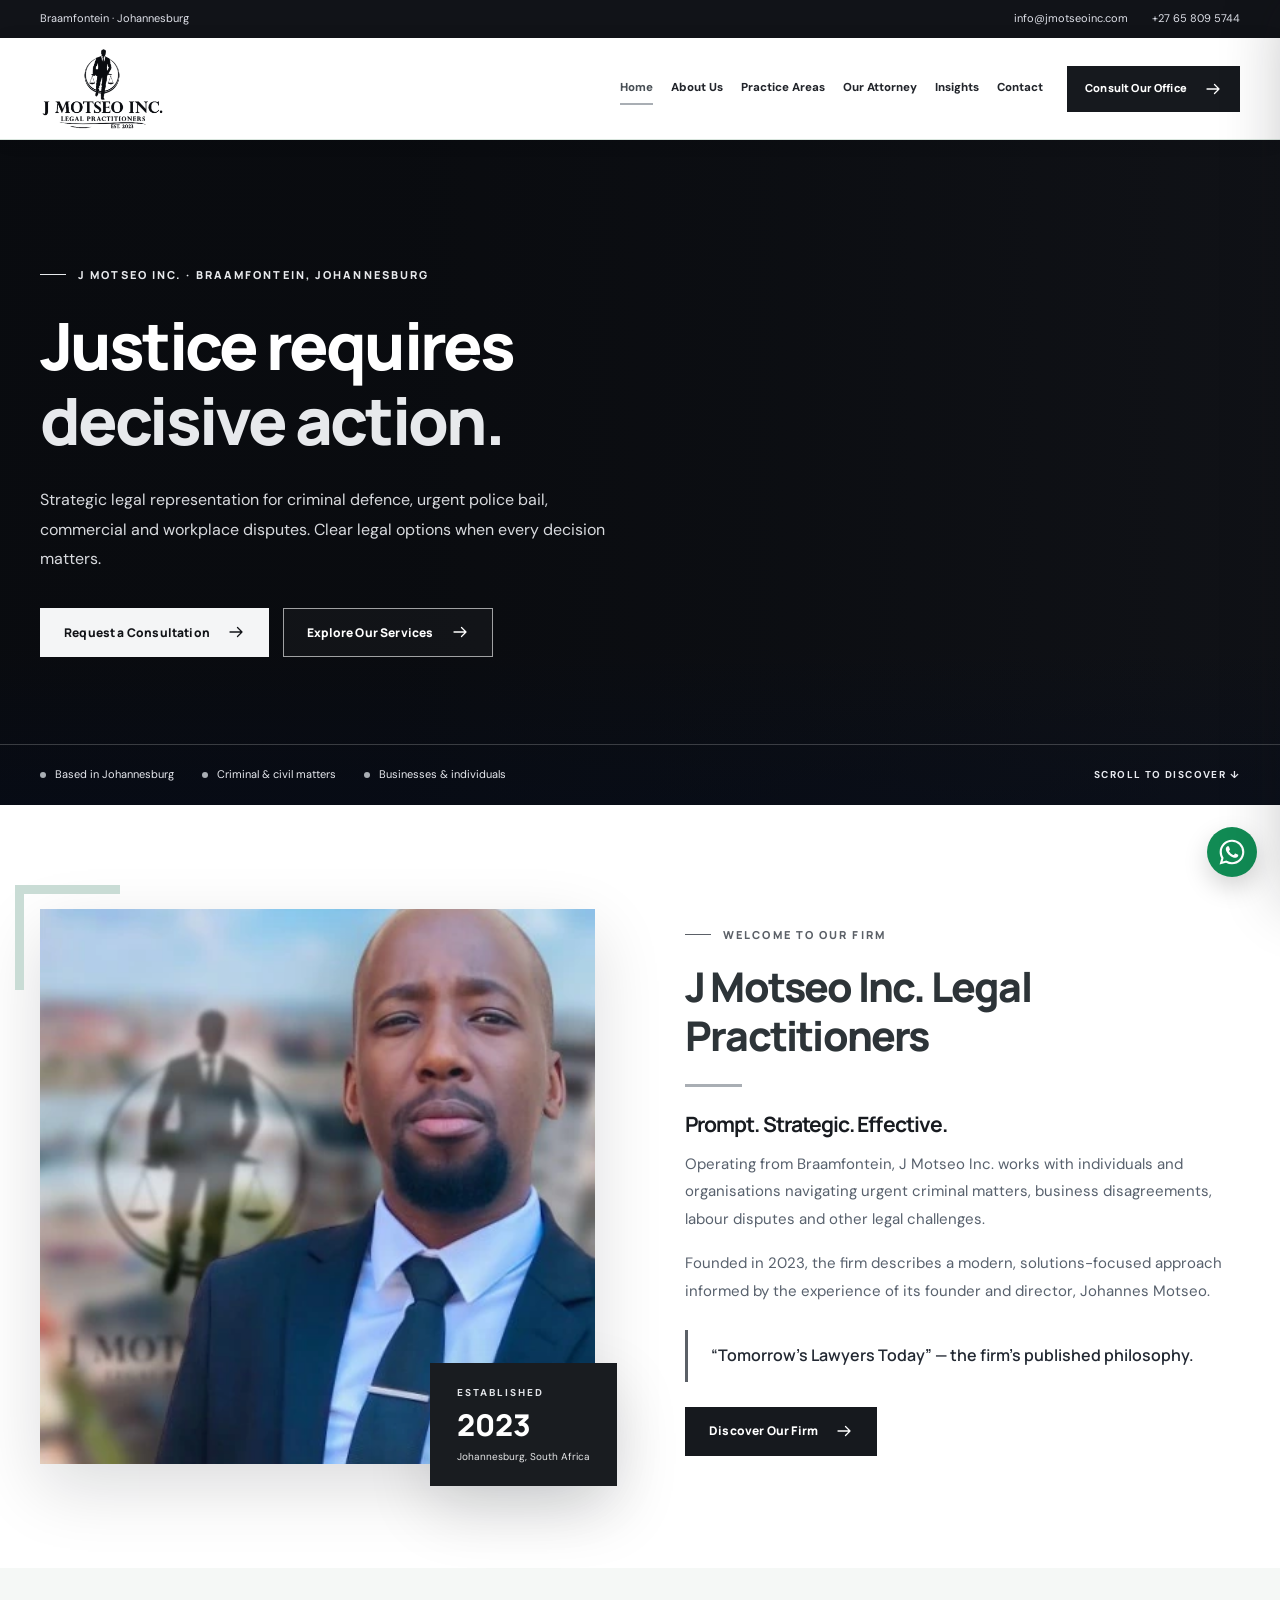
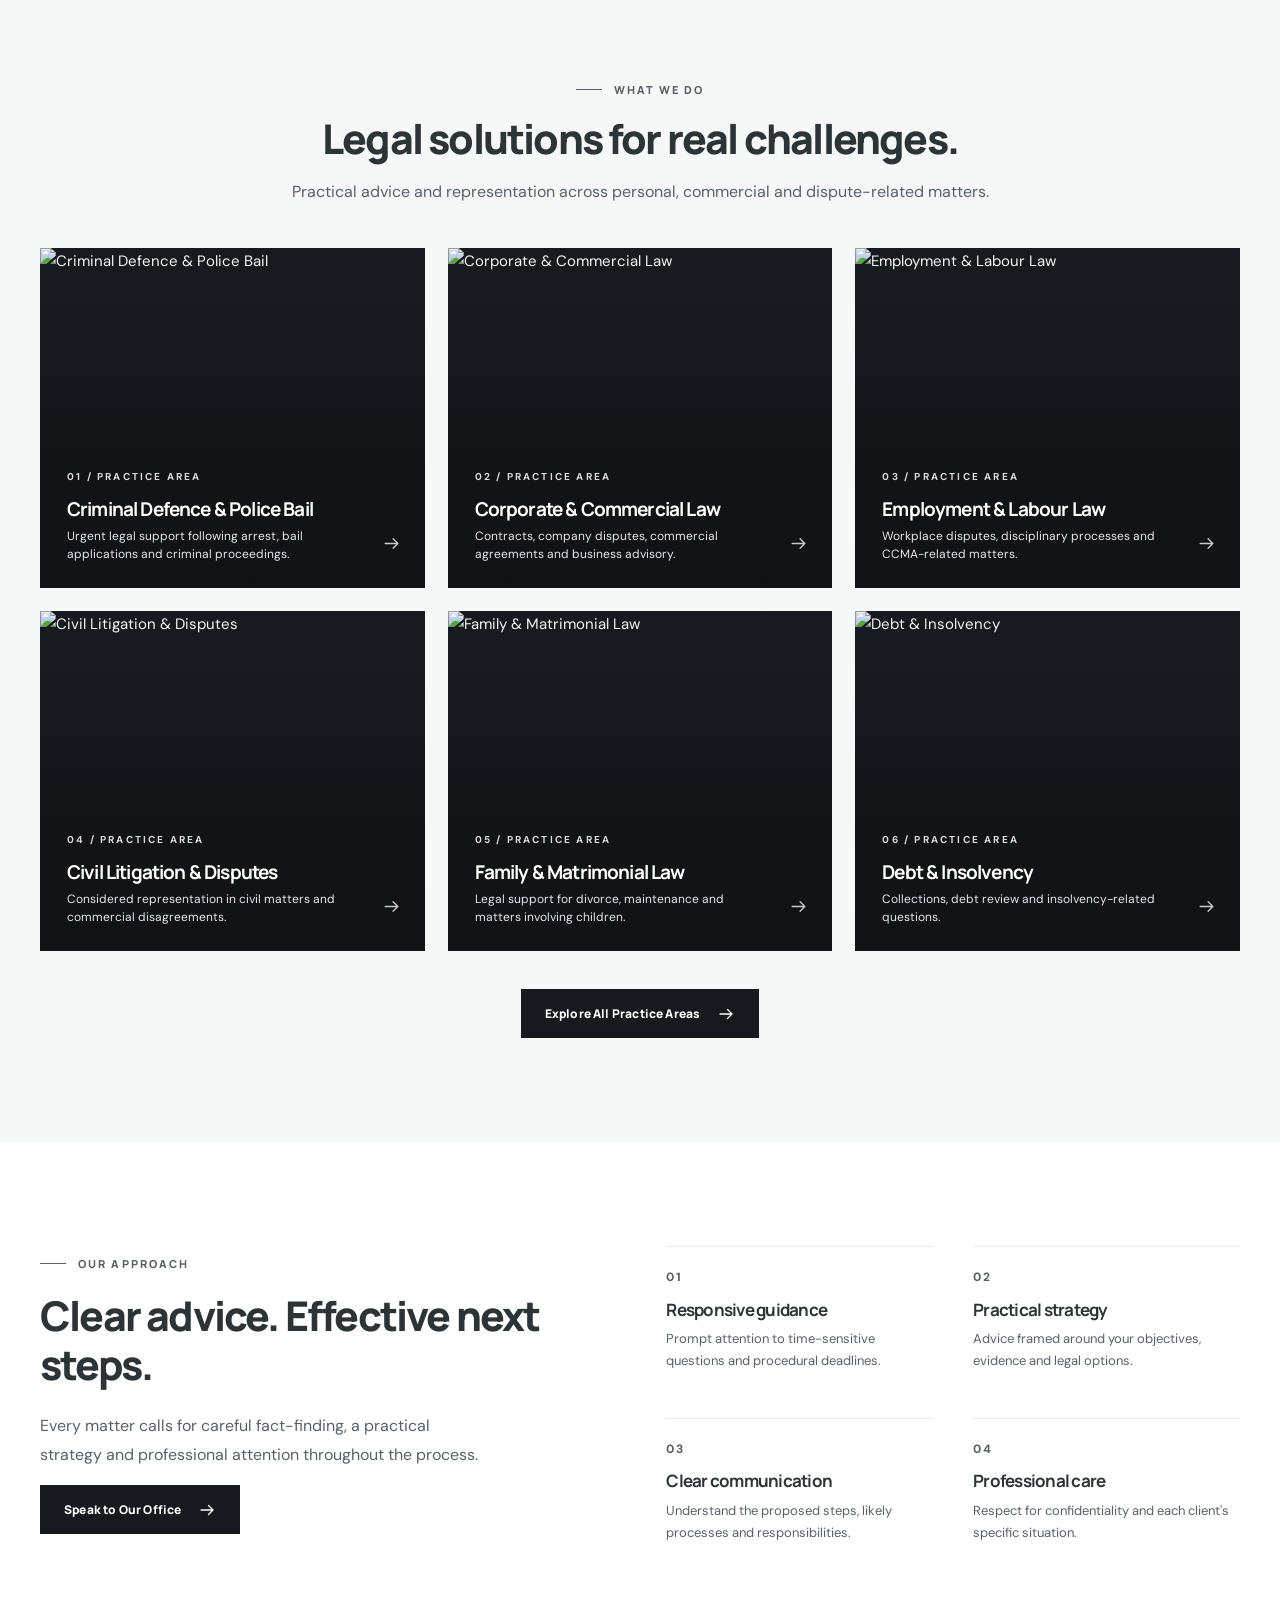
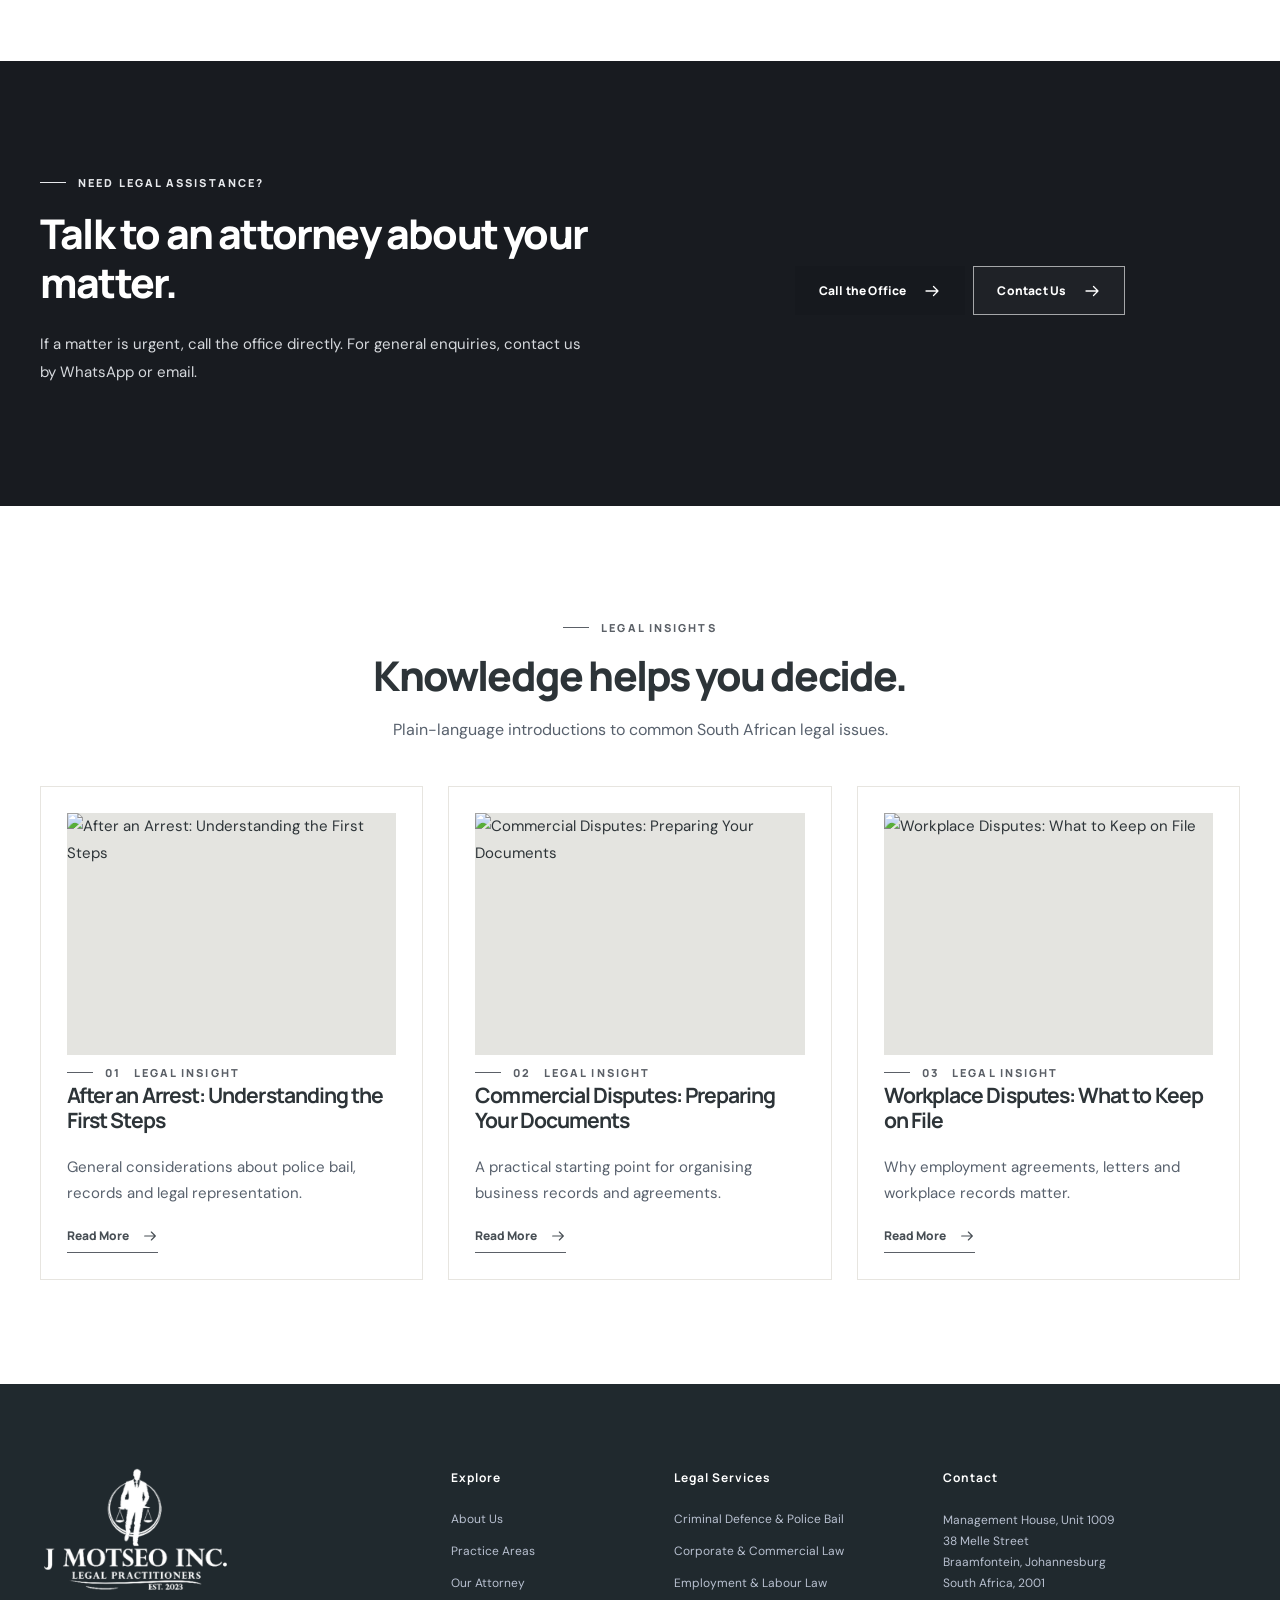
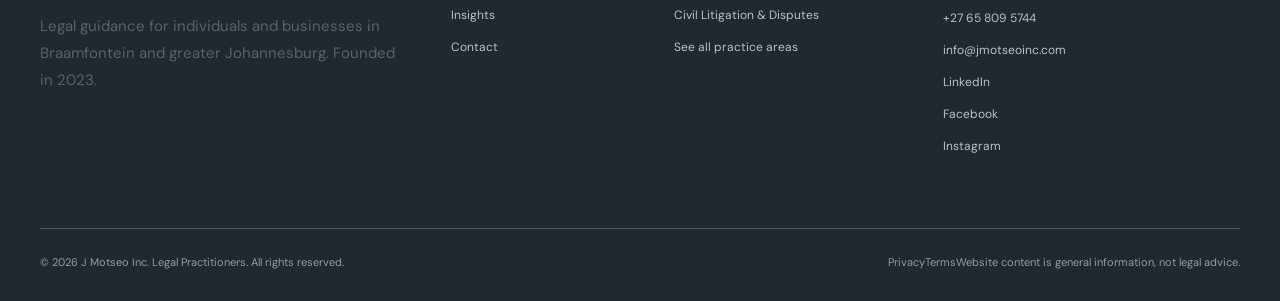
==== commit ed8f0072: "Integrate Google Maps and remove location emoji" ====
--- a/index.html
+++ b/index.html
@@ -1,6 +1,6 @@
-<!doctype html><html lang="en-ZA"><head><meta charset="utf-8"><meta name="viewport" content="width=device-width,initial-scale=1"><meta name="theme-color" content="#181b20"><meta name="color-scheme" content="light"><title>Johannesburg Attorneys | Criminal Defence &amp; Commercial Law | J Motseo Inc. Legal Practitioners</title><meta name="description" content="J Motseo Inc. Legal Practitioners in Braamfontein, Johannesburg. Criminal defence, police bail, commercial litigation, employment law and legal advice."><meta name="robots" content="index,follow,max-image-preview:large"><link rel="canonical" href="https://j-motseo-inc.vercel.app/"><link rel="icon" type="image/png" href="/assets/favicon.png"><link rel="preconnect" href="https://images.pexels.com"><link rel="preconnect" href="https://fonts.googleapis.com"><link rel="preconnect" href="https://fonts.gstatic.com" crossorigin><link rel="stylesheet" href="/assets/site.css"><script src="/assets/site.js" defer></script><meta property="og:type" content="website"><meta property="og:site_name" content="J Motseo Inc. Legal Practitioners"><meta property="og:title" content="Johannesburg Attorneys | Criminal Defence &amp; Commercial Law | J Motseo Inc. Legal Practitioners"><meta property="og:description" content="J Motseo Inc. Legal Practitioners in Braamfontein, Johannesburg. Criminal defence, police bail, commercial litigation, employment law and legal advice."><meta property="og:url" content="https://j-motseo-inc.vercel.app/"><meta property="og:image" content="https://j-motseo-inc.vercel.app/assets/social-preview.jpg"><meta name="twitter:card" content="summary_large_image"><script type="application/ld+json">{"@context":"https://schema.org","@type":"LegalService","name":"J Motseo Inc. Legal Practitioners","url":"https://j-motseo-inc.vercel.app","image":"https://j-motseo-inc.vercel.app/assets/logo-dark-4k.png","email":"info@jmotseoinc.com","telephone":"+27 65 809 5744","address":{"@type":"PostalAddress","streetAddress":"Unit 1009, Management House, 38 Melle Street","addressLocality":"Braamfontein, Johannesburg","addressRegion":"Gauteng","postalCode":"2001","addressCountry":"ZA"},"sameAs":["https://www.linkedin.com/company/j-motseo-inc/","https://www.facebook.com/profile.php?id=100090137373363","https://www.instagram.com/law_jmotseoinc"],"foundingDate":"2023","areaServed":"Johannesburg, South Africa"}</script></head>
+<!doctype html><html lang="en-ZA"><head><meta charset="utf-8"><meta name="viewport" content="width=device-width,initial-scale=1"><meta name="theme-color" content="#181b20"><meta name="color-scheme" content="light"><title>Johannesburg Attorneys | Criminal Defence &amp; Commercial Law | J Motseo Inc. Legal Practitioners</title><meta name="description" content="J Motseo Inc. Legal Practitioners in Braamfontein, Johannesburg. Criminal defence, police bail, commercial litigation, employment law and legal advice."><meta name="robots" content="index,follow,max-image-preview:large"><link rel="canonical" href="https://j-motseo-inc.vercel.app/"><link rel="icon" type="image/png" href="/assets/favicon.png"><link rel="preconnect" href="https://images.pexels.com"><link rel="preconnect" href="https://fonts.googleapis.com"><link rel="preconnect" href="https://fonts.gstatic.com" crossorigin><link rel="stylesheet" href="/assets/site-map-update.css"><script src="/assets/site.js" defer></script><meta property="og:type" content="website"><meta property="og:site_name" content="J Motseo Inc. Legal Practitioners"><meta property="og:title" content="Johannesburg Attorneys | Criminal Defence &amp; Commercial Law | J Motseo Inc. Legal Practitioners"><meta property="og:description" content="J Motseo Inc. Legal Practitioners in Braamfontein, Johannesburg. Criminal defence, police bail, commercial litigation, employment law and legal advice."><meta property="og:url" content="https://j-motseo-inc.vercel.app/"><meta property="og:image" content="https://j-motseo-inc.vercel.app/assets/social-preview.jpg"><meta name="twitter:card" content="summary_large_image"><script type="application/ld+json">{"@context":"https://schema.org","@type":"LegalService","name":"J Motseo Inc. Legal Practitioners","url":"https://j-motseo-inc.vercel.app","image":"https://j-motseo-inc.vercel.app/assets/logo-dark-4k.png","email":"info@jmotseoinc.com","telephone":"+27 65 809 5744","address":{"@type":"PostalAddress","streetAddress":"Unit 1009, Management House, 38 Melle Street","addressLocality":"Braamfontein, Johannesburg","addressRegion":"Gauteng","postalCode":"2001","addressCountry":"ZA"},"sameAs":["https://www.linkedin.com/company/j-motseo-inc/","https://www.facebook.com/profile.php?id=100090137373363","https://www.instagram.com/law_jmotseoinc"],"foundingDate":"2023","areaServed":"Johannesburg, South Africa"}</script></head>
 <body><a class="skip-link" href="#main">Skip to content</a>
-<div class="topbar"><div class="container topbar-inner"><span class="topbar-address">📍 Braamfontein · Johannesburg</span><div class="topbar-links"><a href="mailto:info@jmotseoinc.com">info@jmotseoinc.com</a><a href="tel:+27658095744">+27 65 809 5744</a></div></div></div>
+<div class="topbar"><div class="container topbar-inner"><span class="topbar-address">Braamfontein · Johannesburg</span><div class="topbar-links"><a href="mailto:info@jmotseoinc.com">info@jmotseoinc.com</a><a href="tel:+27658095744">+27 65 809 5744</a></div></div></div>
 <header class="nav-shell"><div class="container nav-inner"><a class="brand" href="/" aria-label="J Motseo Inc. Legal Practitioners homepage"><img src="/assets/logo-dark-4k.png" width="260" height="140" alt="J Motseo Inc. Legal Practitioners official logo"></a><nav class="nav-links" aria-label="Main navigation"><a class="nav-link active" href="/" aria-current=page>Home</a><a class="nav-link " href="/about/" >About Us</a><a class="nav-link " href="/practice-areas/" >Practice Areas</a><a class="nav-link " href="/managing-partner/" >Our Attorney</a><a class="nav-link " href="/insights/" >Insights</a><a class="nav-link " href="/contact/" >Contact</a></nav><a class="btn btn-gold nav-cta" href="/contact/">Consult Our Office <svg aria-hidden="true" xmlns="http://www.w3.org/2000/svg" width="18" height="18" viewBox="0 0 24 24" fill="none" stroke="currentColor" stroke-width="1.7" stroke-linecap="round" stroke-linejoin="round"><path d="M4 12h16m-6-6 6 6-6 6"/></svg></a><button type="button" class="menu-open" aria-label="Open navigation" aria-expanded="false" aria-controls="mobile-panel" data-mobile-open>☰</button></div></header>
 <div class="mobile-backdrop" id="mobile-backdrop"></div><nav class="mobile-panel" id="mobile-panel" aria-label="Mobile navigation" aria-hidden="true" inert><div class="mobile-head"><img src="/assets/logo-dark-4k.png" alt="J Motseo Inc. logo"><button type="button" data-mobile-close aria-label="Close navigation">×</button></div><div class="mobile-links"><a href="/">Home</a><a href="/about/">About Us</a><a href="/practice-areas/">Practice Areas</a><a href="/managing-partner/">Our Attorney</a><a href="/insights/">Insights</a><a href="/contact/">Contact</a></div><a class="btn btn-gold mobile-cta" href="/contact/">Request a Consultation <svg aria-hidden="true" xmlns="http://www.w3.org/2000/svg" width="18" height="18" viewBox="0 0 24 24" fill="none" stroke="currentColor" stroke-width="1.7" stroke-linecap="round" stroke-linejoin="round"><path d="M4 12h16m-6-6 6 6-6 6"/></svg></a></nav>
 <main id="main"><section class="hero" style="--hero-image:url('https://images.pexels.com/photos/5668806/pexels-photo-5668806.jpeg?auto=compress&cs=tinysrgb&w=1900')"><div class="container hero-inner"><div class="hero-copy"><span class="eyebrow eyebrow-light">J MOTSEO INC. · BRAAMFONTEIN, JOHANNESBURG</span><h1>Justice requires <em>decisive action.</em></h1><p>Strategic legal representation for criminal defence, urgent police bail, commercial and workplace disputes. Clear legal options when every decision matters.</p><div class="hero-actions"><a class="btn btn-gold" href="/contact/">Request a Consultation <svg aria-hidden="true" xmlns="http://www.w3.org/2000/svg" width="18" height="18" viewBox="0 0 24 24" fill="none" stroke="currentColor" stroke-width="1.7" stroke-linecap="round" stroke-linejoin="round"><path d="M4 12h16m-6-6 6 6-6 6"/></svg></a><a class="btn btn-outline" href="/practice-areas/">Explore Our Services <svg aria-hidden="true" xmlns="http://www.w3.org/2000/svg" width="18" height="18" viewBox="0 0 24 24" fill="none" stroke="currentColor" stroke-width="1.7" stroke-linecap="round" stroke-linejoin="round"><path d="M4 12h16m-6-6 6 6-6 6"/></svg></a></div></div></div><div class="hero-bottom"><div class="container hero-bottom-inner"><div class="hero-notes"><span>Based in Johannesburg</span><span>Criminal &amp; civil matters</span><span>Businesses &amp; individuals</span></div><span class="scroll-cue">SCROLL TO DISCOVER ↓</span></div></div></section><section class="section"><div class="container intro-grid"><div class="intro-picture"><img src="/assets/johannes-office.webp" alt="Provided portrait, provisionally identified as Johannes Motseo, seated in formal business attire" loading="lazy" width="399" height="554"><div class="picture-stamp"><small>ESTABLISHED</small><strong>2023</strong><span>Johannesburg, South Africa</span></div></div><div class="intro-copy"><span class="eyebrow">WELCOME TO OUR FIRM</span><h2>J Motseo Inc. Legal Practitioners</h2><div class="accent-line"></div><h3>Prompt. Strategic. Effective.</h3><p>Operating from Braamfontein, J Motseo Inc. works with individuals and organisations navigating urgent criminal matters, business disagreements, labour disputes and other legal challenges.</p><p>Founded in 2023, the firm describes a modern, solutions-focused approach informed by the experience of its founder and director, Johannes Motseo.</p><blockquote>“Tomorrow’s Lawyers Today” — the firm’s published philosophy.</blockquote><a class="btn btn-gold" href="/about/">Discover Our Firm <svg aria-hidden="true" xmlns="http://www.w3.org/2000/svg" width="18" height="18" viewBox="0 0 24 24" fill="none" stroke="currentColor" stroke-width="1.7" stroke-linecap="round" stroke-linejoin="round"><path d="M4 12h16m-6-6 6 6-6 6"/></svg></a></div></div></section><section class="section cream"><div class="container"><div class="section-heading centered"><span class="eyebrow">WHAT WE DO</span><h2>Legal solutions for real challenges.</h2><p>Practical advice and representation across personal, commercial and dispute-related matters.</p></div><div class="practice-grid"><a class="practice-card" href="/practice-areas/#criminal"><img src="https://images.pexels.com/photos/7841810/pexels-photo-7841810.jpeg?auto=compress&cs=tinysrgb&w=1100" alt="Criminal Defence &amp; Police Bail" width="1100" height="850" loading="lazy" decoding="async"><div class="practice-shade"></div><div class="practice-card-text"><span class="card-number">01 / PRACTICE AREA</span><h3>Criminal Defence &amp; Police Bail</h3><p>Urgent legal support following arrest, bail applications and criminal proceedings.</p></div><span class="card-arrow"><svg aria-hidden="true" xmlns="http://www.w3.org/2000/svg" width="18" height="18" viewBox="0 0 24 24" fill="none" stroke="currentColor" stroke-width="1.7" stroke-linecap="round" stroke-linejoin="round"><path d="M4 12h16m-6-6 6 6-6 6"/></svg></span></a><a class="practice-card" href="/practice-areas/#corporate"><img src="https://images.pexels.com/photos/7841489/pexels-photo-7841489.jpeg?auto=compress&cs=tinysrgb&w=1100" alt="Corporate &amp; Commercial Law" width="1100" height="850" loading="lazy" decoding="async"><div class="practice-shade"></div><div class="practice-card-text"><span class="card-number">02 / PRACTICE AREA</span><h3>Corporate &amp; Commercial Law</h3><p>Contracts, company disputes, commercial agreements and business advisory.</p></div><span class="card-arrow"><svg aria-hidden="true" xmlns="http://www.w3.org/2000/svg" width="18" height="18" viewBox="0 0 24 24" fill="none" stroke="currentColor" stroke-width="1.7" stroke-linecap="round" stroke-linejoin="round"><path d="M4 12h16m-6-6 6 6-6 6"/></svg></span></a><a class="practice-card" href="/practice-areas/#labour"><img src="https://images.pexels.com/photos/3894378/pexels-photo-3894378.jpeg?auto=compress&cs=tinysrgb&w=1100" alt="Employment &amp; Labour Law" width="1100" height="850" loading="lazy" decoding="async"><div class="practice-shade"></div><div class="practice-card-text"><span class="card-number">03 / PRACTICE AREA</span><h3>Employment &amp; Labour Law</h3><p>Workplace disputes, disciplinary processes and CCMA-related matters.</p></div><span class="card-arrow"><svg aria-hidden="true" xmlns="http://www.w3.org/2000/svg" width="18" height="18" viewBox="0 0 24 24" fill="none" stroke="currentColor" stroke-width="1.7" stroke-linecap="round" stroke-linejoin="round"><path d="M4 12h16m-6-6 6 6-6 6"/></svg></span></a><a class="practice-card" href="/practice-areas/#litigation"><img src="https://images.pexels.com/photos/5668881/pexels-photo-5668881.jpeg?auto=compress&cs=tinysrgb&w=1100" alt="Civil Litigation &amp; Disputes" width="1100" height="850" loading="lazy" decoding="async"><div class="practice-shade"></div><div class="practice-card-text"><span class="card-number">04 / PRACTICE AREA</span><h3>Civil Litigation &amp; Disputes</h3><p>Considered representation in civil matters and commercial disagreements.</p></div><span class="card-arrow"><svg aria-hidden="true" xmlns="http://www.w3.org/2000/svg" width="18" height="18" viewBox="0 0 24 24" fill="none" stroke="currentColor" stroke-width="1.7" stroke-linecap="round" stroke-linejoin="round"><path d="M4 12h16m-6-6 6 6-6 6"/></svg></span></a><a class="practice-card" href="/practice-areas/#family"><img src="https://images.pexels.com/photos/7979443/pexels-photo-7979443.jpeg?auto=compress&cs=tinysrgb&w=1100" alt="Family &amp; Matrimonial Law" width="1100" height="850" loading="lazy" decoding="async"><div class="practice-shade"></div><div class="practice-card-text"><span class="card-number">05 / PRACTICE AREA</span><h3>Family &amp; Matrimonial Law</h3><p>Legal support for divorce, maintenance and matters involving children.</p></div><span class="card-arrow"><svg aria-hidden="true" xmlns="http://www.w3.org/2000/svg" width="18" height="18" viewBox="0 0 24 24" fill="none" stroke="currentColor" stroke-width="1.7" stroke-linecap="round" stroke-linejoin="round"><path d="M4 12h16m-6-6 6 6-6 6"/></svg></span></a><a class="practice-card" href="/practice-areas/#debt"><img src="https://images.pexels.com/photos/8369194/pexels-photo-8369194.jpeg?auto=compress&cs=tinysrgb&w=1100" alt="Debt &amp; Insolvency" width="1100" height="850" loading="lazy" decoding="async"><div class="practice-shade"></div><div class="practice-card-text"><span class="card-number">06 / PRACTICE AREA</span><h3>Debt &amp; Insolvency</h3><p>Collections, debt review and insolvency-related questions.</p></div><span class="card-arrow"><svg aria-hidden="true" xmlns="http://www.w3.org/2000/svg" width="18" height="18" viewBox="0 0 24 24" fill="none" stroke="currentColor" stroke-width="1.7" stroke-linecap="round" stroke-linejoin="round"><path d="M4 12h16m-6-6 6 6-6 6"/></svg></span></a></div><div class="section-action centered"><a class="btn btn-gold" href="/practice-areas/">Explore All Practice Areas <svg aria-hidden="true" xmlns="http://www.w3.org/2000/svg" width="18" height="18" viewBox="0 0 24 24" fill="none" stroke="currentColor" stroke-width="1.7" stroke-linecap="round" stroke-linejoin="round"><path d="M4 12h16m-6-6 6 6-6 6"/></svg></a></div></div></section><section class="section purpose-section"><div class="container purpose-grid"><div><span class="eyebrow">OUR APPROACH</span><h2>Clear advice. Effective next steps.</h2><p>Every matter calls for careful fact-finding, a practical strategy and professional attention throughout the process.</p><a class="btn btn-gold" href="/contact/">Speak to Our Office <svg aria-hidden="true" xmlns="http://www.w3.org/2000/svg" width="18" height="18" viewBox="0 0 24 24" fill="none" stroke="currentColor" stroke-width="1.7" stroke-linecap="round" stroke-linejoin="round"><path d="M4 12h16m-6-6 6 6-6 6"/></svg></a></div><div class="value-grid"><div><span>01</span><h3>Responsive guidance</h3><p>Prompt attention to time-sensitive questions and procedural deadlines.</p></div><div><span>02</span><h3>Practical strategy</h3><p>Advice framed around your objectives, evidence and legal options.</p></div><div><span>03</span><h3>Clear communication</h3><p>Understand the proposed steps, likely processes and responsibilities.</p></div><div><span>04</span><h3>Professional care</h3><p>Respect for confidentiality and each client's specific situation.</p></div></div></div></section><section class="section section-navy"><div class="container two-column"><div><span class="eyebrow eyebrow-light">NEED LEGAL ASSISTANCE?</span><h2>Talk to an attorney about your matter.</h2><p style="color:#d6d9dd">If a matter is urgent, call the office directly. For general enquiries, contact us by WhatsApp or email.</p></div><div class="centered"><a class="btn btn-gold" href="tel:+27658095744">Call the Office <svg aria-hidden="true" xmlns="http://www.w3.org/2000/svg" width="18" height="18" viewBox="0 0 24 24" fill="none" stroke="currentColor" stroke-width="1.7" stroke-linecap="round" stroke-linejoin="round"><path d="M4 12h16m-6-6 6 6-6 6"/></svg></a>&nbsp; <a class="btn btn-outline" href="/contact/">Contact Us <svg aria-hidden="true" xmlns="http://www.w3.org/2000/svg" width="18" height="18" viewBox="0 0 24 24" fill="none" stroke="currentColor" stroke-width="1.7" stroke-linecap="round" stroke-linejoin="round"><path d="M4 12h16m-6-6 6 6-6 6"/></svg></a></div></div></section><section class="section"><div class="container"><div class="section-heading centered"><span class="eyebrow">LEGAL INSIGHTS</span><h2>Knowledge helps you decide.</h2><p>Plain-language introductions to common South African legal issues.</p></div><div class="insight-grid"><article class="insight-card"><a class="insight-image" href="/insights/#arrest"><img src="https://images.pexels.com/photos/7490839/pexels-photo-7490839.jpeg?auto=compress&cs=tinysrgb&w=1100" alt="After an Arrest: Understanding the First Steps" width="1100" height="850" loading="lazy" decoding="async"></a><span class="eyebrow">01 &nbsp; LEGAL INSIGHT</span><h3>After an Arrest: Understanding the First Steps</h3><p>General considerations about police bail, records and legal representation.</p><a class="text-link" href="/insights/#arrest">Read More <svg aria-hidden="true" xmlns="http://www.w3.org/2000/svg" width="18" height="18" viewBox="0 0 24 24" fill="none" stroke="currentColor" stroke-width="1.7" stroke-linecap="round" stroke-linejoin="round"><path d="M4 12h16m-6-6 6 6-6 6"/></svg></a></article><article class="insight-card"><a class="insight-image" href="/insights/#business"><img src="https://images.pexels.com/photos/5668496/pexels-photo-5668496.jpeg?auto=compress&cs=tinysrgb&w=1100" alt="Commercial Disputes: Preparing Your Documents" width="1100" height="850" loading="lazy" decoding="async"></a><span class="eyebrow">02 &nbsp; LEGAL INSIGHT</span><h3>Commercial Disputes: Preparing Your Documents</h3><p>A practical starting point for organising business records and agreements.</p><a class="text-link" href="/insights/#business">Read More <svg aria-hidden="true" xmlns="http://www.w3.org/2000/svg" width="18" height="18" viewBox="0 0 24 24" fill="none" stroke="currentColor" stroke-width="1.7" stroke-linecap="round" stroke-linejoin="round"><path d="M4 12h16m-6-6 6 6-6 6"/></svg></a></article><article class="insight-card"><a class="insight-image" href="/insights/#labour"><img src="https://images.pexels.com/photos/13377868/pexels-photo-13377868.jpeg?auto=compress&cs=tinysrgb&w=1100" alt="Workplace Disputes: What to Keep on File" width="1100" height="850" loading="lazy" decoding="async"></a><span class="eyebrow">03 &nbsp; LEGAL INSIGHT</span><h3>Workplace Disputes: What to Keep on File</h3><p>Why employment agreements, letters and workplace records matter.</p><a class="text-link" href="/insights/#labour">Read More <svg aria-hidden="true" xmlns="http://www.w3.org/2000/svg" width="18" height="18" viewBox="0 0 24 24" fill="none" stroke="currentColor" stroke-width="1.7" stroke-linecap="round" stroke-linejoin="round"><path d="M4 12h16m-6-6 6 6-6 6"/></svg></a></article></div></div></section></main>
--- a/assets/site-map-update.css
+++ b/assets/site-map-update.css
@@ -0,0 +1,105 @@
+@import url('https://fonts.googleapis.com/css2?family=DM+Sans:wght@400;500;600;700&family=Manrope:wght@400;500;600;700;800&display=swap');
+:root{--navy:#181b20;--navy-deep:#101216;--navy-soft:#30343c;--gold:#505863;--gold-light:#e2e5e8;--red:#25282d;--ink:#171b21;--body:#58616d;--line:#e7e9ec;--cream:#f5f6f7;--white:#fff;--shadow:0 24px 65px rgba(10,13,18,.14)}
+*,*::before,*::after{box-sizing:border-box}html{scroll-behavior:smooth;scroll-padding-top:110px}body{margin:0;background:#fff;color:var(--ink);font:400 15px/1.78 'DM Sans',Arial,sans-serif;-webkit-font-smoothing:antialiased}body.nav-open{overflow:hidden}img{max-width:100%;display:block}button,input,textarea,select{font:inherit}button{cursor:pointer}a{color:inherit;text-decoration:none}::selection{background:#e0e3e6;color:#1a1c20}:focus-visible{outline:3px solid #525862;outline-offset:4px}.container{width:min(100% - 72px,1200px);margin-inline:auto}.skip-link{position:absolute;top:-100px;left:10px;z-index:1000;color:#fff;background:var(--navy);padding:9px 17px}.skip-link:focus{top:8px}h1,h2,h3,h4,p{margin-top:0}h1,h2,h3{font-family:Manrope,Arial,sans-serif;letter-spacing:-.044em;line-height:1.2}h1{font-size:clamp(44px,5.1vw,74px);font-weight:800}h2{font-size:clamp(30px,3.2vw,48px);font-weight:800}h3{font-size:clamp(17px,1.65vw,23px)}p{color:var(--body)}.centered{text-align:center}.section{padding:104px 0}.cream{background:var(--cream)}.section-heading{margin-bottom:42px;max-width:770px}.section-heading.centered{margin-inline:auto}.section-heading h2{margin:15px 0 15px}.section-heading p{margin:0;font-size:16px;line-height:1.78}.eyebrow{display:inline-flex;align-items:center;gap:12px;color:var(--gold);font-size:11px;font-family:Manrope,Arial,sans-serif;font-weight:800;letter-spacing:2.1px;text-transform:uppercase;line-height:1.55}.eyebrow::before{content:"";width:26px;flex:0 0 26px;height:1px;background:currentColor}.eyebrow-light{color:var(--gold-light)}.accent-line{width:57px;height:3px;background:var(--gold);margin:24px 0}.btn{display:inline-flex;align-items:center;justify-content:center;gap:17px;padding:14px 23px;min-height:49px;font-size:12px;font-weight:800;letter-spacing:.015em;font-family:Manrope,Arial,sans-serif;line-height:1.3;text-align:center;border:1px solid transparent;transition:background .2s,transform .2s,border-color .2s;white-space:normal}.btn:hover{transform:translateY(-2px)}.btn svg{flex:none}.btn-gold{background:#20252c;border-color:#20252c;color:#fff}.btn-gold:hover{background:#171b20;border-color:#171b20;color:#fff}.btn-navy{color:#fff;background:var(--navy);border-color:var(--navy)}.btn-navy:hover{background:#343943}.btn-outline{border-color:#fff9;color:#fff;background:#ffffff08}.btn-outline:hover{background:#ffffff1d}.text-link{display:inline-flex;align-items:center;gap:13px;color:#22252b;font-size:12px;font-weight:800;font-family:Manrope,Arial,sans-serif;border-bottom:1px solid var(--gold);padding-bottom:6px}.text-link:hover{color:#20252c}.text-link svg{width:16px}.section-action{margin-top:38px}
+/* Reference site navigation: restrained utility bar, white main navigation */
+.topbar{background:#101215;color:#e0e2ea;font-size:11px}.topbar-inner{min-height:38px;display:flex;justify-content:space-between;align-items:center;gap:18px}.topbar-address,.topbar-links,.topbar-links a{display:inline-flex;align-items:center;gap:7px}.topbar svg{height:15px;width:15px;color:#c8ccd1}.topbar-links{gap:24px}.topbar-links a:hover{color:#c8ccd1}.nav-shell{position:sticky;top:0;background:#fff;z-index:80;box-shadow:0 2px 20px #181b200e}.nav-inner{min-height:101px;display:flex;align-items:center;gap:24px}.brand{display:flex;align-items:center;flex:0 0 260px;width:260px}.brand img{width:260px;height:auto;max-height:80px;object-fit:contain}.nav-links{display:flex;gap:18px;margin-left:auto;align-items:center}.nav-link{font-size:11.5px;font-weight:800;color:#22252b;white-space:nowrap;position:relative;padding:12px 0}.nav-link::after{content:"";position:absolute;bottom:6px;left:0;right:100%;height:2px;background:var(--gold);transition:right .2s}.nav-link.active::after,.nav-link:hover::after{right:0}.nav-link.active{color:#20252c}.nav-cta{padding:13px 17px;min-height:44px;white-space:nowrap;font-size:11px}.menu-open{display:none;background:transparent;border:1px solid #e3e3e3;color:var(--navy);width:44px;height:44px;align-items:center;justify-content:center;margin-left:auto}.mobile-backdrop{position:fixed;inset:0;background:#101215b3;z-index:85;visibility:hidden;opacity:0;transition:opacity .2s,visibility .2s}.mobile-backdrop.visible{opacity:1;visibility:visible}.mobile-panel{position:fixed;right:0;top:0;bottom:0;z-index:90;display:block;width:min(89vw,380px);padding:24px;background:white;overflow-y:auto;transform:translateX(105%);box-shadow:-15px 0 60px #1012153d;transition:transform .23s}.mobile-panel.open{transform:translateX(0)}.mobile-head{display:flex;align-items:center;justify-content:space-between;gap:12px;padding-bottom:25px;border-bottom:1px solid var(--line)}.mobile-head img{width:175px;height:auto}.mobile-head button{background:#eff0f2;border:0;color:var(--navy);font-size:26px;line-height:1;width:39px;height:39px}.mobile-links{display:flex;flex-direction:column;margin:14px 0 27px}.mobile-links a{padding:13px 3px;border-bottom:1px solid #efeee9;font-size:14px;font-weight:700}.mobile-cta{width:100%}
+/* Full-bleed image, overlaid text: matches original Were reference hero */
+.hero{min-height:665px;background:#111318;color:#fff;position:relative;isolation:isolate;display:flex;align-items:center;overflow:hidden}.hero::before{content:"";position:absolute;z-index:-2;inset:0;background-image:linear-gradient(90deg,rgba(5,14,32,.98) 0%,rgba(6,16,36,.94) 31%,rgba(7,19,41,.79) 57%,rgba(5,14,31,.15) 100%),var(--hero-image);background-position:center;background-size:cover}.hero::after{content:"";position:absolute;z-index:-1;inset:0;background:linear-gradient(0deg,rgba(4,12,30,.39),transparent 24%)}.hero-inner{width:min(100% - 72px,1200px);padding:88px 0 119px}.hero-copy{max-width:725px}.hero h1{color:#fff;margin:24px 0 27px;line-height:1.15}.hero h1 em{color:var(--gold-light);font-style:normal}.hero-copy p{color:#d8dade;max-width:570px;font-size:16px;line-height:1.85}.hero-actions{display:flex;gap:14px;flex-wrap:wrap;margin-top:34px}.hero-bottom{position:absolute;left:0;right:0;bottom:0;color:#e8eaf0;border-top:1px solid #fff3}.hero-bottom-inner{min-height:60px;display:flex;align-items:center;justify-content:space-between;gap:20px}.hero-notes{display:flex;align-items:center;gap:28px;font-size:11px}.hero-notes span{display:flex;align-items:center;gap:9px}.hero-notes span::before{content:"";height:6px;width:6px;background:var(--gold-light);border-radius:50%}.scroll-cue{font-weight:700;letter-spacing:1.4px;font-size:10px;white-space:nowrap}
+/* Reference intro portrait treatment */
+.intro-grid{display:grid;grid-template-columns:minmax(0,1fr) minmax(0,1fr);gap:90px;align-items:center}.intro-picture{position:relative;min-width:0}.intro-picture>img{width:100%;height:auto;aspect-ratio:1/1;object-fit:cover;object-position:center 18%;box-shadow:var(--shadow)}.intro-picture::before{content:"";position:absolute;border-top:9px solid #e9ebed;border-left:9px solid #e9ebed;left:-25px;top:-24px;height:105px;width:105px;pointer-events:none;z-index:1}.picture-stamp{position:absolute;right:-22px;bottom:-22px;background:var(--navy);padding:23px 27px;color:white;box-shadow:var(--shadow);display:flex;flex-direction:column;line-height:1.3;min-width:164px}.picture-stamp small{font-size:10px;color:var(--gold-light);letter-spacing:2px;font-weight:700}.picture-stamp strong{font:800 30px Manrope,Arial,sans-serif;margin:5px 0}.picture-stamp span{font-size:10px;color:#e5e6e7}.intro-copy h2{margin:18px 0 0}.intro-copy h3{color:var(--navy);margin-bottom:14px}.intro-copy p{line-height:1.85;margin-bottom:16px}.intro-copy blockquote{font:600 16px/1.7 Manrope,Arial,sans-serif;border-left:3px solid var(--gold);padding:12px 0 12px 23px;margin:25px 0;color:#222832}
+/* Image-led practice cards: no image stretching */
+.practice-grid{display:grid;grid-template-columns:repeat(3,minmax(0,1fr));gap:23px}.practice-card{height:340px;min-width:0;overflow:hidden;position:relative;background:#23262b;display:block;color:#fff}.practice-card>img{position:absolute;inset:0;width:100%;height:100%;object-fit:cover;object-position:center;transition:transform .35s ease}.practice-card:hover>img{transform:scale(1.055)}.practice-shade{position:absolute;inset:0;background:linear-gradient(180deg,#1012150a 15%,#101215d5 70%,#101215ee 100%)}.practice-card-text{position:absolute;bottom:0;left:0;right:0;padding:27px 27px 25px}.card-number{font-size:10px;letter-spacing:2.2px;color:var(--gold-light);font-weight:700}.practice-card h3{font-size:19px;color:white;margin:9px 0 7px}.practice-card p{font-size:12px;line-height:1.5;color:#e3e8f0;max-width:285px;margin-bottom:0}.card-arrow{position:absolute;bottom:27px;right:24px}.card-arrow svg{width:19px;height:19px;color:#c8ccd1}
+.purpose-grid{display:grid;grid-template-columns:1fr 1.08fr;gap:95px;align-items:start}.purpose-grid h2{margin:18px 0 23px}.purpose-grid>div>p{font-size:16px;max-width:440px}.value-grid{display:grid;grid-template-columns:1fr 1fr;gap:32px 40px}.value-grid>div{border-top:1px solid var(--line);padding-top:16px}.value-grid span,.three-values span{font-size:12px;color:var(--gold);font-weight:800;letter-spacing:2px}.value-grid h3{margin:10px 0 8px;font-size:17px}.value-grid p{font-size:13px;line-height:1.7}.two-column{display:grid;grid-template-columns:minmax(0,1fr) minmax(0,1fr);gap:80px;align-items:center}.two-column>div{min-width:0}.two-column h2{margin:17px 0 23px}.two-column p{font-size:15px;line-height:1.9}.two-column .btn{margin-top:15px}.section-navy{background:var(--navy);color:#fff}.section-navy h2{color:#fff}.section-navy p{color:#d4dce9}.decorative-photo,.picture-frame{width:100%;overflow:hidden}.decorative-photo img{width:100%;height:auto;aspect-ratio:6/4;object-fit:cover}.picture-frame img{width:100%;height:auto;aspect-ratio:1.19/1;object-fit:cover}.insight-grid{display:grid;grid-template-columns:repeat(3,minmax(0,1fr));gap:25px}.insight-card{min-width:0;border:1px solid #e7e5e0;background:white;padding:26px}.insight-image{display:block;overflow:hidden;background:#e4e4e0}.insight-image img{width:100%;height:auto;aspect-ratio:4/3;object-fit:cover;object-position:center;transition:transform .3s}.insight-image:hover img{transform:scale(1.04)}.insight-copy{padding-top:17px}.overline{font-family:Manrope,Arial,sans-serif;font-size:10px;letter-spacing:1.8px;color:#20252c;font-weight:800}.insight-copy h3{font-size:20px;margin:23px 0 12px;line-height:1.35}.insight-copy h3 a:hover{color:#171b20}.insight-copy p{font-size:13px;line-height:1.8;min-height:53px}.insight-copy .text-link{margin-top:9px}
+/* Inner pages */
+.page-hero{background:radial-gradient(circle at 83% 32%,#31353b 0%,transparent 42%),linear-gradient(120deg,#181b20,#222830);color:white;padding:100px 0 95px}.page-hero h1{max-width:830px;font-size:clamp(40px,4.6vw,64px);margin:25px 0 22px}.page-hero p{color:#cdd5e3;max-width:630px;font-size:16px}.three-values{display:grid;grid-template-columns:repeat(3,minmax(0,1fr));gap:24px}.three-values article{background:#fff;padding:32px;min-width:0;border:1px solid var(--line)}.three-values h3{margin:15px 0 10px}.three-values p{font-size:13px}.reverse{direction:rtl}.reverse>*{direction:ltr}.jump-chips{display:flex;gap:12px;flex-wrap:wrap;justify-content:center;margin-top:35px}.jump-chips a{border:1px solid #DED6DA;color:#242b34;font-size:12px;font-weight:700;padding:8px 13px}.jump-chips a:hover{background:var(--navy);color:white}.practice-detail{padding:85px 0;scroll-margin-top:115px}.detail-grid{display:grid;grid-template-columns:minmax(0,1fr) minmax(0,1fr);align-items:center;gap:80px}.detail-grid.reverse{direction:rtl}.detail-grid.reverse>*{direction:ltr}.detail-photo img{width:100%;height:auto;aspect-ratio:5/4;object-fit:cover;object-position:center}.detail-copy h2{margin:16px 0 15px}.detail-copy h3{font-size:18px;font-weight:700;letter-spacing:-.018em;margin-bottom:16px;color:#343b44}.detail-copy>p{line-height:1.8}.detail-topics{font-size:12px;font-weight:700;color:#3a3c40;border-left:3px solid var(--gold);padding-left:17px;margin:25px 0!important}.profile-layout{display:grid;grid-template-columns:.9fr 1.1fr;gap:88px;align-items:center}.profile-photo{position:relative}.profile-photo>img{width:100%;height:auto;aspect-ratio:1/1;object-fit:cover;box-shadow:var(--shadow)}.profile-body h2{margin:18px 0 6px}.profile-role{font-weight:800;font-size:11px;letter-spacing:1.4px;color:#20252c}.profile-body p{line-height:1.85}.team-grid{display:grid;grid-template-columns:repeat(3,minmax(0,1fr));gap:24px}.team-grid article{text-align:center;background:#fff;border:1px solid var(--line);padding:35px 22px}.initials{margin:0 auto 19px;border-radius:50%;width:79px;height:79px;background:#e4edf8;color:#20262f;display:grid;place-items:center;font:800 24px Manrope,Arial,sans-serif}.team-grid article:nth-child(2) .initials{background:#F9E5EA;color:#20252c}.team-grid article:nth-child(3) .initials{background:#f6e1e5;color:#2f3237}.team-grid h3{margin:0;font-size:18px}.team-grid span{font-size:11px;text-transform:uppercase;letter-spacing:1.4px;color:#50535a}.guide-article{padding:42px 46px;background:#fff;margin:0 auto 25px;scroll-margin-top:120px;max-width:900px}.guide-article h2{font-size:30px;margin:13px 0 24px}.guide-article p{line-height:1.9}.contact-grid{display:grid;grid-template-columns:.85fr 1.15fr;gap:75px;align-items:start}.contact-copy h2{margin:17px 0 19px}.contact-copy p{margin-bottom:30px}.contact-line{display:flex;gap:16px;border-top:1px solid var(--line);padding:18px 0;align-items:flex-start}.contact-line>svg{color:#20252c;flex:none;margin-top:5px}.contact-line>div{display:flex;flex-direction:column;gap:4px;min-width:0}.contact-line strong{font-size:12px;text-transform:uppercase;letter-spacing:.8px}.contact-line a,.contact-line span{font-size:14px;overflow-wrap:anywhere}.contact-line a:hover{color:#20252c}.contact-form-shell{background:var(--cream);border:1px solid #dfe9e5;padding:35px}.contact-form-shell h3{font-size:26px;margin-bottom:6px}.contact-form-shell>p{font-size:13px}.contact-form-shell form{margin-top:22px}.contact-form-shell label{display:flex;flex-direction:column;font-size:12px;font-weight:700;gap:6px;margin-bottom:16px}.contact-form-shell input,.contact-form-shell select,.contact-form-shell textarea{border:1px solid #dcdedb;background:white;min-width:0;width:100%;padding:12px 13px;outline:none;border-radius:0;color:var(--ink)}.contact-form-shell textarea{resize:vertical}.contact-form-shell input:focus,.contact-form-shell textarea:focus,.contact-form-shell select:focus{border-color:var(--gold);box-shadow:0 0 0 2px #20252c22}.form-grid{display:grid;grid-template-columns:repeat(2,minmax(0,1fr));gap:15px}.honeypot{position:absolute;width:1px;height:1px;overflow:hidden;opacity:0;pointer-events:none}.contact-form-shell #form-status{font-size:12px;margin-top:14px;color:#555b65}.office-grid{display:grid;grid-template-columns:repeat(2,minmax(0,1fr));gap:25px}.office-card{background:#fff;border:1px solid var(--line);padding:36px;min-width:0}.office-card h3{margin:17px 0}.office-card p{display:flex;align-items:flex-start;gap:10px;font-size:14px;min-height:75px}.office-card p svg{flex:0 0 18px;margin-top:4px}.legal-copy{max-width:850px}.legal-copy h2{margin-bottom:28px}.legal-copy h3{margin-top:30px}.legal-copy a{color:#20252c;text-decoration:underline}
+/* Footer and the lone circular floating contact control */
+.closing{background:#101216;color:white;padding:65px 0}.closing-inner{display:flex;gap:30px;align-items:center;justify-content:space-between}.closing h2{font-size:clamp(28px,3vw,40px);margin:15px 0 10px;color:white}.closing p{color:#ccd4e3;margin:0}.closing .btn{flex:none}.site-footer{background:#222a31;color:#d1d7e1;padding:80px 0 0}.footer-grid{display:grid;grid-template-columns:1.4fr .67fr .85fr 1.15fr;gap:50px;padding-bottom:72px}.footer-logo{max-width:300px;display:block;margin-bottom:19px;background:transparent!important;border:none!important;padding:0!important}.footer-logo img{width:100%;height:auto;object-fit:contain;background:transparent}.footer-about p{font-size:13px;color:#b5bdcc;max-width:280px}.site-footer h3{font:700 12px Manrope,Arial,sans-serif;letter-spacing:1px;color:white;margin:5px 0 24px}.footer-links{display:flex;flex-direction:column;gap:12px}.footer-links a{color:#b8c0d0;font-size:12px;line-height:1.65}.footer-links a:hover,.footer-bottom a:hover{color:var(--gold-light)}.site-footer address{font-style:normal;font-size:12px;color:#b8c0d0;line-height:1.75}.site-footer address strong{color:#fff}.footer-contact{margin-top:20px}.footer-bottom{padding:24px 0 28px;display:flex;justify-content:space-between;align-items:center;gap:20px;border-top:1px solid #ffffff27;color:#929bab;font-size:11px}.footer-bottom>div{display:flex;align-items:center;gap:17px;flex-wrap:wrap}.floating-contact{position:fixed;right:23px;bottom:23px;z-index:60;display:grid;place-items:center;background:#118b54;color:#fff;border-radius:50%;width:50px;height:50px;box-shadow:0 10px 25px #0003;transition:transform .2s}.floating-contact:hover{transform:translateY(-4px)}.floating-contact svg{width:26px;height:26px}.whatsapp-tooltip{position:absolute;right:69px;white-space:nowrap;border-radius:5px;background:#232a31;color:white;padding:8px 10px;font-size:11px;font-weight:700;opacity:0;visibility:hidden;transition:opacity .2s;pointer-events:none}.floating-contact:hover .whatsapp-tooltip,.floating-contact:focus-visible .whatsapp-tooltip{opacity:1;visibility:visible}.scroll-top{position:fixed;right:27px;bottom:84px;z-index:55;border:1px solid #ECE3E6;background:#fff;color:var(--navy);width:40px;height:40px;display:none;place-items:center;box-shadow:0 6px 25px #0002}.scroll-top.show{display:grid}
+@media(max-width:1200px){.nav-inner{gap:15px}.brand,.brand img{width:220px;flex-basis:220px}.nav-links{gap:13px}.nav-cta{padding:12px}.intro-grid{gap:55px}.footer-grid{gap:29px}}
+@media(max-width:1050px){.nav-links,.nav-cta{display:none}.menu-open{display:flex}.nav-inner{min-height:76px}.brand,.brand img{width:228px;flex-basis:228px}.footer-grid{grid-template-columns:1.2fr 1fr 1fr;gap:35px}.footer-grid>div:last-child{grid-column:1/-1;display:grid;grid-template-columns:1fr 1fr;gap:15px}.footer-grid>div:last-child h3{grid-column:1/-1;margin-bottom:0}.footer-contact{margin:0}.intro-grid,.two-column,.detail-grid{gap:45px}.contact-grid{gap:35px}}
+@media(max-width:850px){.container{width:min(100% - 46px,1200px)}.section{padding:78px 0}.hero-inner{width:min(100% - 46px,1200px);padding:84px 0 105px}.hero{min-height:610px}.hero-bottom-inner{min-height:65px}.scroll-cue{display:none}.hero-notes{flex-wrap:wrap;gap:6px 20px}.intro-grid,.two-column,.purpose-grid,.profile-layout,.contact-grid{grid-template-columns:1fr;gap:45px}.intro-picture{max-width:510px}.intro-picture>img{max-height:540px}.purpose-grid{gap:25px}.practice-grid{grid-template-columns:repeat(2,minmax(0,1fr))}.insight-grid{grid-template-columns:repeat(2,minmax(0,1fr))}.insight-card:last-child{grid-column:1/-1;max-width:470px;margin-inline:auto}.detail-grid{grid-template-columns:1fr;gap:30px}.detail-grid.reverse{direction:ltr}.detail-photo img{max-height:420px}.profile-photo{max-width:500px}.reverse{direction:ltr}.three-values{grid-template-columns:1fr 1fr}.office-grid{grid-template-columns:1fr}.office-card p{min-height:0}.page-hero{padding:80px 0}.closing-inner{align-items:flex-start;flex-direction:column}.footer-grid{grid-template-columns:1fr 1fr}.footer-grid>div:last-child{grid-column:auto;display:block}.footer-grid>div:last-child h3{margin-bottom:20px}.footer-contact{margin-top:19px}}
+@media(max-width:600px){.container{width:min(100% - 36px,1200px)}h1{font-size:clamp(38px,10vw,53px)}h2{font-size:clamp(28px,7vw,39px)}.topbar{display:none}.nav-inner{min-height:70px}.brand,.brand img{width:205px;flex-basis:205px}.hero{min-height:610px}.hero::before{background-image:linear-gradient(90deg,rgba(5,14,32,.96),rgba(6,16,36,.89) 48%,rgba(7,19,41,.58)),var(--hero-image);background-position:60% center}.hero-inner{width:min(100% - 36px,1200px);padding:66px 0 160px}.hero h1{margin:18px 0 19px}.hero-copy p{font-size:14px;line-height:1.8}.hero-actions{gap:11px}.hero-actions .btn{font-size:11px;width:100%;max-width:300px}.hero-notes{font-size:10px;gap:9px 14px}.hero-bottom-inner{min-height:87px}.intro-grid{gap:48px}.intro-picture::before{left:-12px;top:-14px;height:70px;width:70px;border-width:6px}.picture-stamp{right:0;bottom:-21px;padding:15px 20px;min-width:130px}.picture-stamp strong{font-size:25px}.section{padding:68px 0}.section-heading{margin-bottom:30px}.practice-grid,.insight-grid,.three-values,.team-grid{grid-template-columns:1fr;gap:15px}.practice-card{height:315px}.insight-card{padding:19px}.insight-card:last-child{max-width:none;grid-column:auto}.insight-image img{aspect-ratio:4/3}.insight-copy h3{font-size:19px;margin-top:16px}.insight-copy p{min-height:0}.value-grid{gap:20px}.detail-grid{gap:23px}.practice-detail{padding:65px 0}.detail-photo img{aspect-ratio:1.15/1}.page-hero{padding:70px 0}.page-hero h1{font-size:clamp(36px,9vw,52px)}.profile-photo{max-width:100%}.form-grid{grid-template-columns:1fr;gap:0}.contact-form-shell{padding:22px}.guide-article{padding:26px 22px}.guide-article h2{font-size:25px}.closing{padding:54px 0}.footer-grid{grid-template-columns:1fr 1fr;gap:30px 22px;padding-bottom:40px}.footer-about{grid-column:1/-1}.footer-grid>div:last-child{grid-column:1/-1}.footer-bottom{flex-direction:column;align-items:start}.floating-contact{width:60px;height:60px;right:15px;bottom:15px}.floating-contact svg{width:31px;height:31px}.scroll-top{right:23px;bottom:88px}.whatsapp-tooltip{display:none}}
+@media(max-width:390px){.brand,.brand img{width:183px;flex-basis:183px}.container{width:min(100% - 30px,1200px)}.hero-actions .btn{max-width:none}.value-grid{grid-template-columns:1fr}.nav-inner{gap:10px}.footer-grid{grid-template-columns:1fr}.footer-about,.footer-grid>div:last-child{grid-column:auto}.practice-card{height:296px}}
+@media(prefers-reduced-motion:reduce){html{scroll-behavior:auto}*,*::before,*::after{transition-duration:0s!important;animation-duration:0s!important}}
+
+/* Macharia Waithaka: logo-derived turquoise, burgundy and antique-gold accents */
+:root{--navy:#181b20;--navy-deep:#242a2c;--navy-soft:#3e454b;--gold:#5b6067;--gold-light:#d9dde0;--red:#4b4e55;--ink:#2d3438;--cream:#f5f8f6}
+.btn-gold{background:#6c737b;border-color:#6c737b;color:#fff}.btn-gold:hover{background:#717780;border-color:#717780}
+.nav-link.active,.text-link{color:#474e54}.nav-link::after,.accent-line,.hero-notes span::before{background:#a9aeb4}
+.hero em{color:#e9ebee}.eyebrow{color:#5b6067}.eyebrow-light{color:#e0e4e8}
+.intro-picture::before{border-color:#c9dcd5}.picture-stamp{background:#282f33}
+.nav-shell{border-bottom:1px solid #d8e5dd}.site-footer{background:#20292e}.footer-bottom{border-color:#51575d}
+.footer-logo img{max-height:130px;object-fit:contain;object-position:left}
+.floating-whatsapp{position:fixed;right:23px;bottom:23px;z-index:60;width:50px;height:50px;background:#118b54;border-radius:50%;display:grid;place-items:center;box-shadow:0 10px 25px rgba(0,0,0,.20);transition:transform .2s ease;color:#fff}
+.floating-whatsapp:hover{transform:translateY(-4px)}.floating-whatsapp svg{width:26px;height:26px;color:#fff}
+.floating-whatsapp .whatsapp-tooltip{right:74px;white-space:nowrap}
+@media(max-width:600px){.floating-whatsapp{width:60px;height:60px;right:15px;bottom:15px}.floating-whatsapp svg{width:33px;height:33px}.scroll-top{bottom:90px}}
+/* Keep images proportional: never distort the portraits or photographic cards */
+.intro-picture>img,.profile-photo>img,.detail-photo img,.insight-image img,.decorative-photo img,.picture-frame img{width:100%;height:auto;object-fit:cover}
+.practice-card>img{width:100%;height:100%;object-fit:cover}
+.brand{flex-basis:285px;width:285px}.brand img{max-width:285px;width:100%;max-height:78px;object-fit:contain;object-position:left}
+.mobile-head img{width:235px;max-height:90px;object-fit:contain}
+@media(max-width:1180px){.brand{flex-basis:235px;width:235px}.brand img{max-width:235px}}
+@media(max-width:950px){.brand{flex-basis:260px;width:260px}.brand img{max-width:260px}}
+@media(max-width:420px){.brand{flex-basis:210px;width:210px}.brand img{max-width:210px}.hero-notes span:nth-child(n+2){display:none}}
+@media(prefers-reduced-motion:reduce){.floating-whatsapp{transition:none}}
+
+/* Layout-specific components and phone/tablet safeguards */
+.values-grid{display:grid;grid-template-columns:repeat(2,minmax(0,1fr));gap:24px}
+.values-grid>div{border-top:1px solid #d7e5df;padding:25px 0 5px;min-width:0}
+.values-grid strong{display:block;font:800 13px Manrope,Arial,sans-serif;color:#b8bcc0;margin-bottom:9px}
+.values-grid h3{font-size:19px;margin:0 0 10px}.values-grid p{font-size:14px}
+.service-pills{display:grid;grid-template-columns:repeat(2,minmax(0,1fr));gap:14px}
+.service-pills a{display:flex;align-items:center;justify-content:space-between;gap:14px;border:1px solid #d5e7df;background:#fff;padding:19px 22px;font-size:14px;font-weight:700;color:#2c3036;transition:border-color .2s}
+.service-pills a:hover{border-color:#5b6067}.service-pills svg{flex-shrink:0;color:#5b6067}
+.contact-layout{display:grid;grid-template-columns:minmax(0,1fr) minmax(0,1fr);gap:74px;align-items:start}
+.contact-copy h2{margin:16px 0 18px}.contact-copy>p{max-width:495px}
+.contact-details{display:grid;gap:19px;margin:32px 0}.contact-details>div{border-bottom:1px solid #e1e8e4;padding-bottom:17px;display:grid;gap:6px}
+.contact-details strong{display:block;color:#2c3036;font-size:12px;letter-spacing:.4px}
+.contact-details a{font-size:17px;font-weight:700;color:#5b6067;overflow-wrap:anywhere}
+.contact-details span{color:#5c6473;overflow-wrap:anywhere}
+.form-note{font-size:12px;margin-top:14px}
+@media(max-width:950px){.contact-layout{grid-template-columns:1fr;gap:45px}}
+@media(max-width:760px){.values-grid,.service-pills{grid-template-columns:1fr}.contact-form-shell{padding:25px 20px}}
+@media(max-width:600px){.contact-copy h2{font-size:clamp(27px,8vw,40px)}.values-grid{gap:12px}.service-pills a{font-size:13px;padding:16px}.contact-details a{font-size:16px}}
+
+/* Uploaded clearer portraits (2026-10-12). Use natural aspect-ratio scaling and crop, never distort. */
+.intro-picture>img{object-fit:cover;object-position:center 24%;}
+.profile-photo>img{object-fit:cover;object-position:center 39%;}
+
+/* J Motseo Inc. monochrome brand refinements */
+.topbar{background:#111318}.topbar svg{color:#c5c9cd}
+.btn-gold{background:#16191e;border-color:#16191e;color:#fff}.btn-gold:hover{background:#3b424b;border-color:#3b424b}
+.hero .btn-gold{background:#f4f5f6;color:#111317;border-color:#f4f5f6}.hero .btn-gold:hover{background:#d7dbdf;border-color:#d7dbdf}
+.hero::before{background-image:linear-gradient(90deg,rgba(9,11,15,.97) 0%,rgba(9,11,15,.93) 32%,rgba(9,11,15,.67) 58%,rgba(9,11,15,.14) 100%),var(--hero-image)}
+.nav-shell{box-shadow:0 2px 20px rgba(20,20,20,.05)}
+.brand{flex-basis:222px;width:222px}.brand img{width:222px;max-height:85px}
+.footer-logo img{max-width:250px;width:100%;height:auto;object-fit:contain}
+.intro-picture>img,.decorative-photo img,.detail-photo img,.insight-image img,.profile-photo img{display:block;max-width:100%;width:100%;height:100%;object-fit:cover;object-position:center;}
+.intro-picture>img{aspect-ratio:1/1;object-position:center 17%}
+.detail-photo,.decorative-photo,.profile-photo{overflow:hidden}
+.detail-photo img{aspect-ratio:1 / .9}
+.profile-photo img{object-position:center top;}
+.insight-image img{aspect-ratio:1.36/1;object-fit:cover}
+.picture-stamp{background:#191c20}.picture-stamp small{color:#e1e3e7}
+.eyebrow-light,.hero h1 em{color:#e7e9ec}
+.practice-card{background:#171b20}
+.floating-whatsapp{background:#118b54 !important;border:0 !important;box-shadow:0 10px 25px rgba(0,0,0,.17) !important}
+.floating-whatsapp svg{fill:#fff !important;color:#fff !important}
+.contact-details a{overflow-wrap:anywhere}
+@media(max-width:950px){.brand,.brand img{max-width:200px;width:200px;flex-basis:auto}}
+@media(max-width:600px){.hero::before{background-image:linear-gradient(90deg,rgba(9,11,15,.88),rgba(9,11,15,.72)),var(--hero-image);background-position:center}.brand,.brand img{max-width:160px;width:160px}.intro-picture>img{aspect-ratio:4 / 4.3}}
+
+/* Interactive office map — J Motseo Inc. */
+.office-map-layout{display:grid;grid-template-columns:minmax(0,.82fr) minmax(0,1.5fr);gap:32px;align-items:stretch;margin-top:32px;text-align:left}
+.office-map-details{background:#fff;border:1px solid #e1e3e5;padding:clamp(24px,3vw,40px);min-width:0;display:flex;flex-direction:column;align-items:flex-start}
+.office-map-details .eyebrow{color:#494d55}
+.office-map-details h3{font-size:clamp(24px,2.5vw,32px);line-height:1.25;margin:19px 0 20px;color:#15191f}
+.office-map-details address{font-style:normal;font-size:15px;line-height:1.8;color:#343c45}
+.office-map-details address strong{color:#171a20}
+.office-map-details p{font-size:13px;line-height:1.7;color:#666e76;margin:18px 0 26px}
+.office-map-details .btn{margin-top:auto}
+.office-map-frame{border:1px solid #d7dce1;background:#edeef1;position:relative;min-width:0;overflow:hidden;display:flex;flex-direction:column}
+.office-map-frame iframe{display:block;width:100%;height:420px;flex:1;min-height:370px;border:0;aspect-ratio:16/10}
+.office-map-credit{background:#fff;color:#737b84;padding:7px 13px;text-align:right;font-size:11px;line-height:1.4}
+@media(max-width:950px){.office-map-layout{grid-template-columns:1fr;gap:20px}.office-map-frame iframe{height:390px;min-height:390px}}
+@media(max-width:600px){.office-map-details{padding:24px 20px}.office-map-frame iframe{height:320px;min-height:320px}.office-map-details .btn{width:100%;text-align:center;justify-content:center}}
